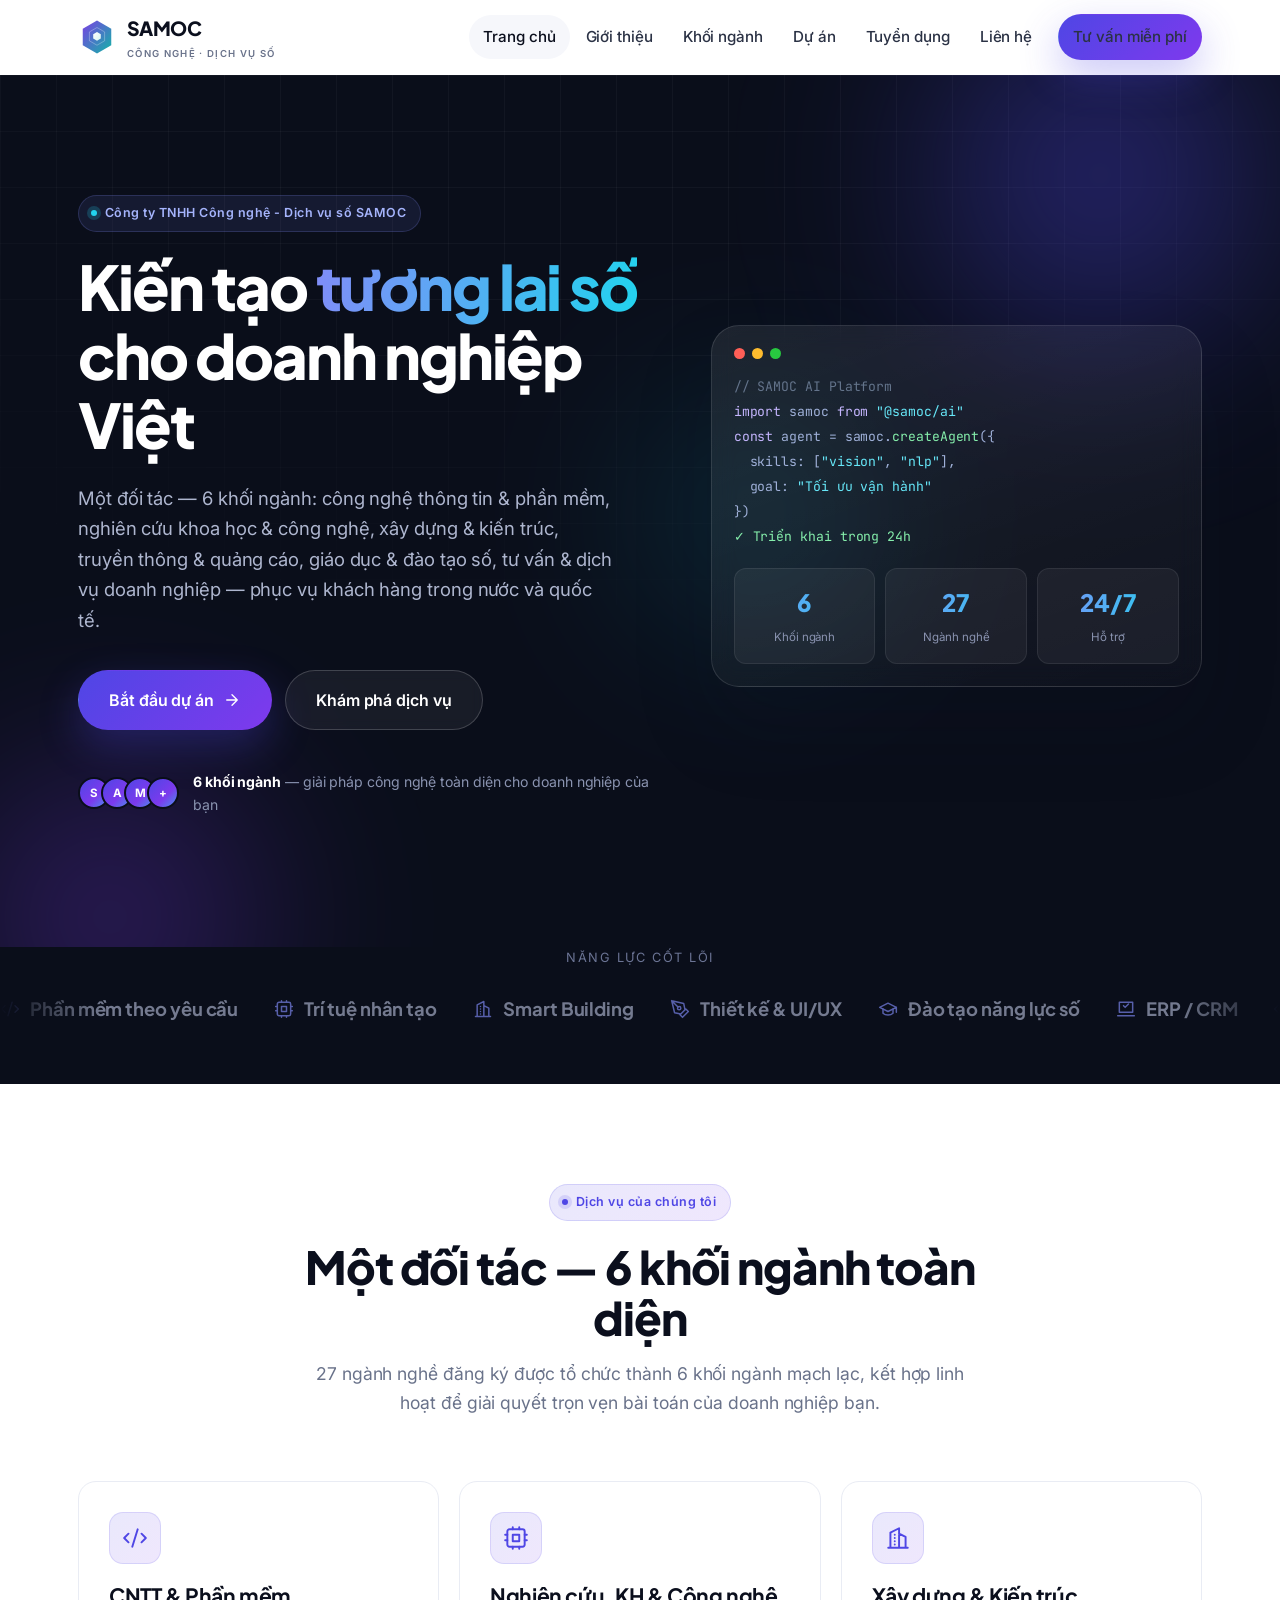
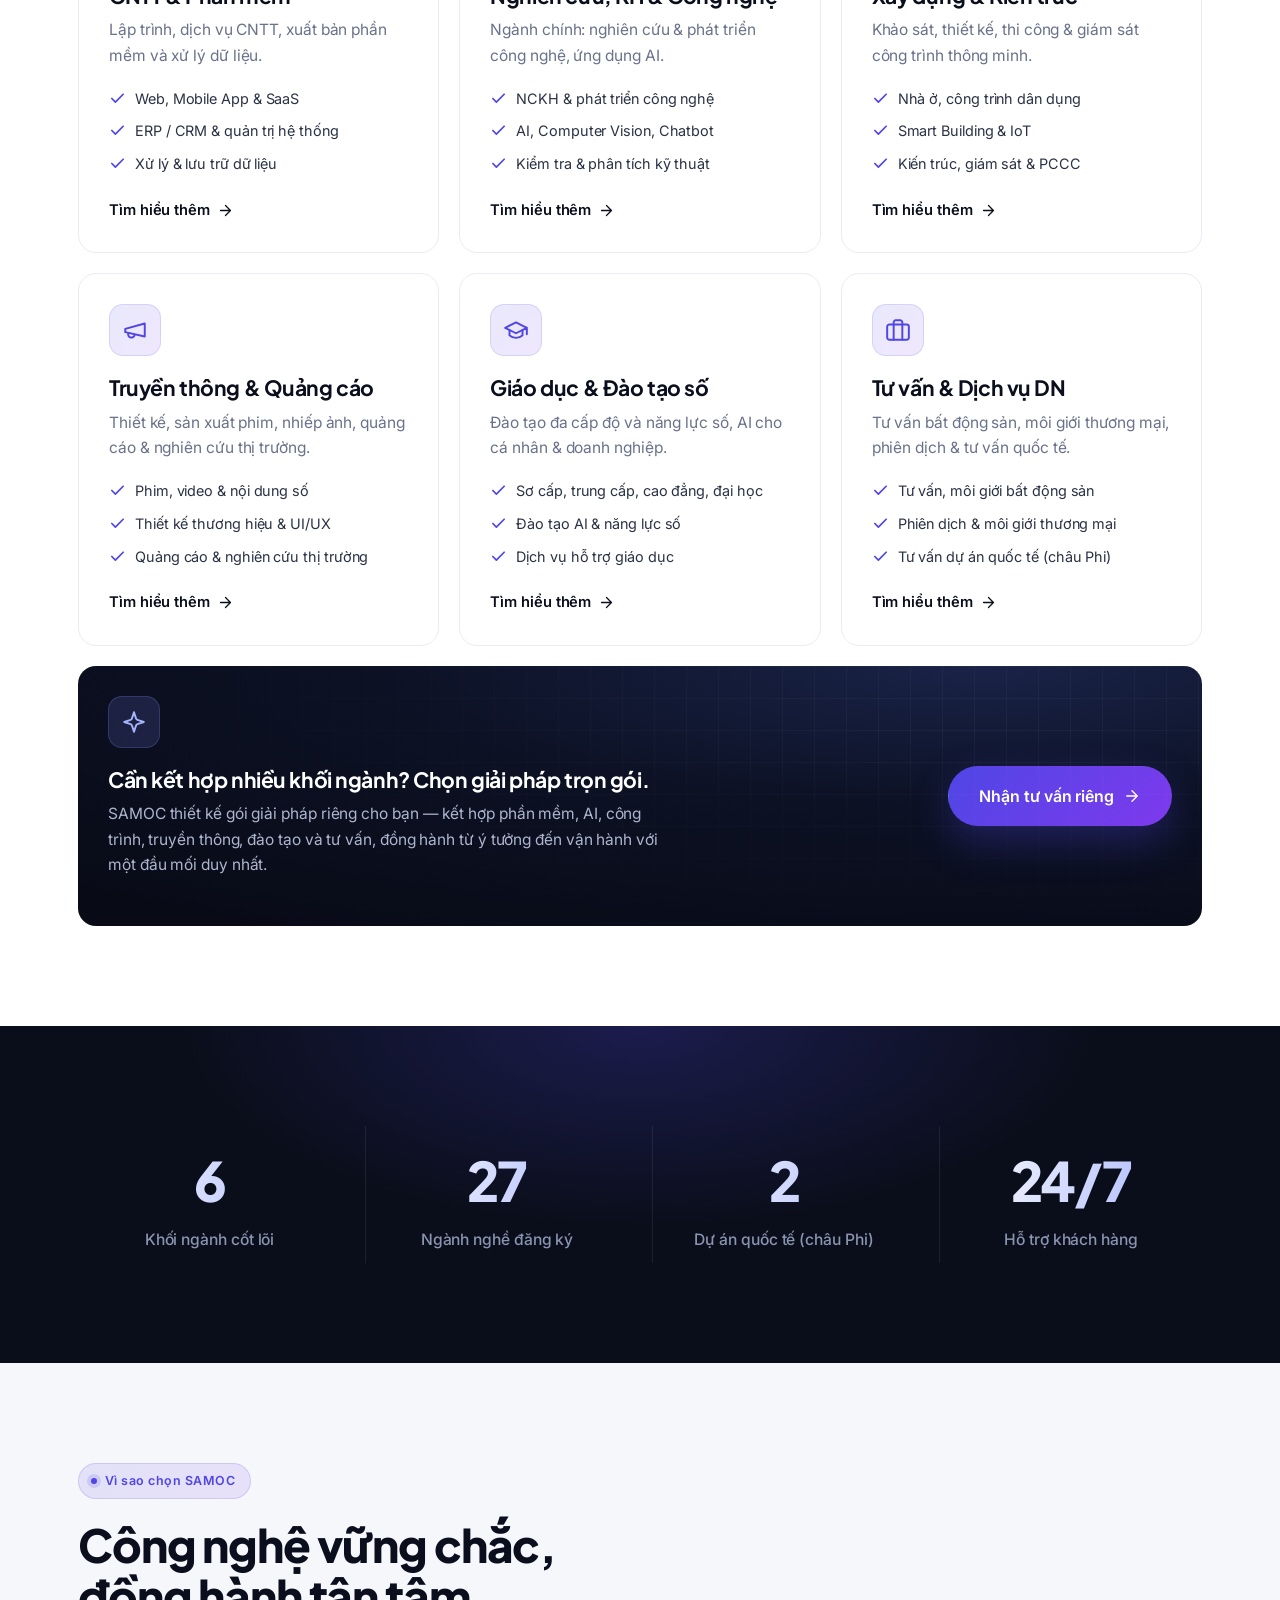
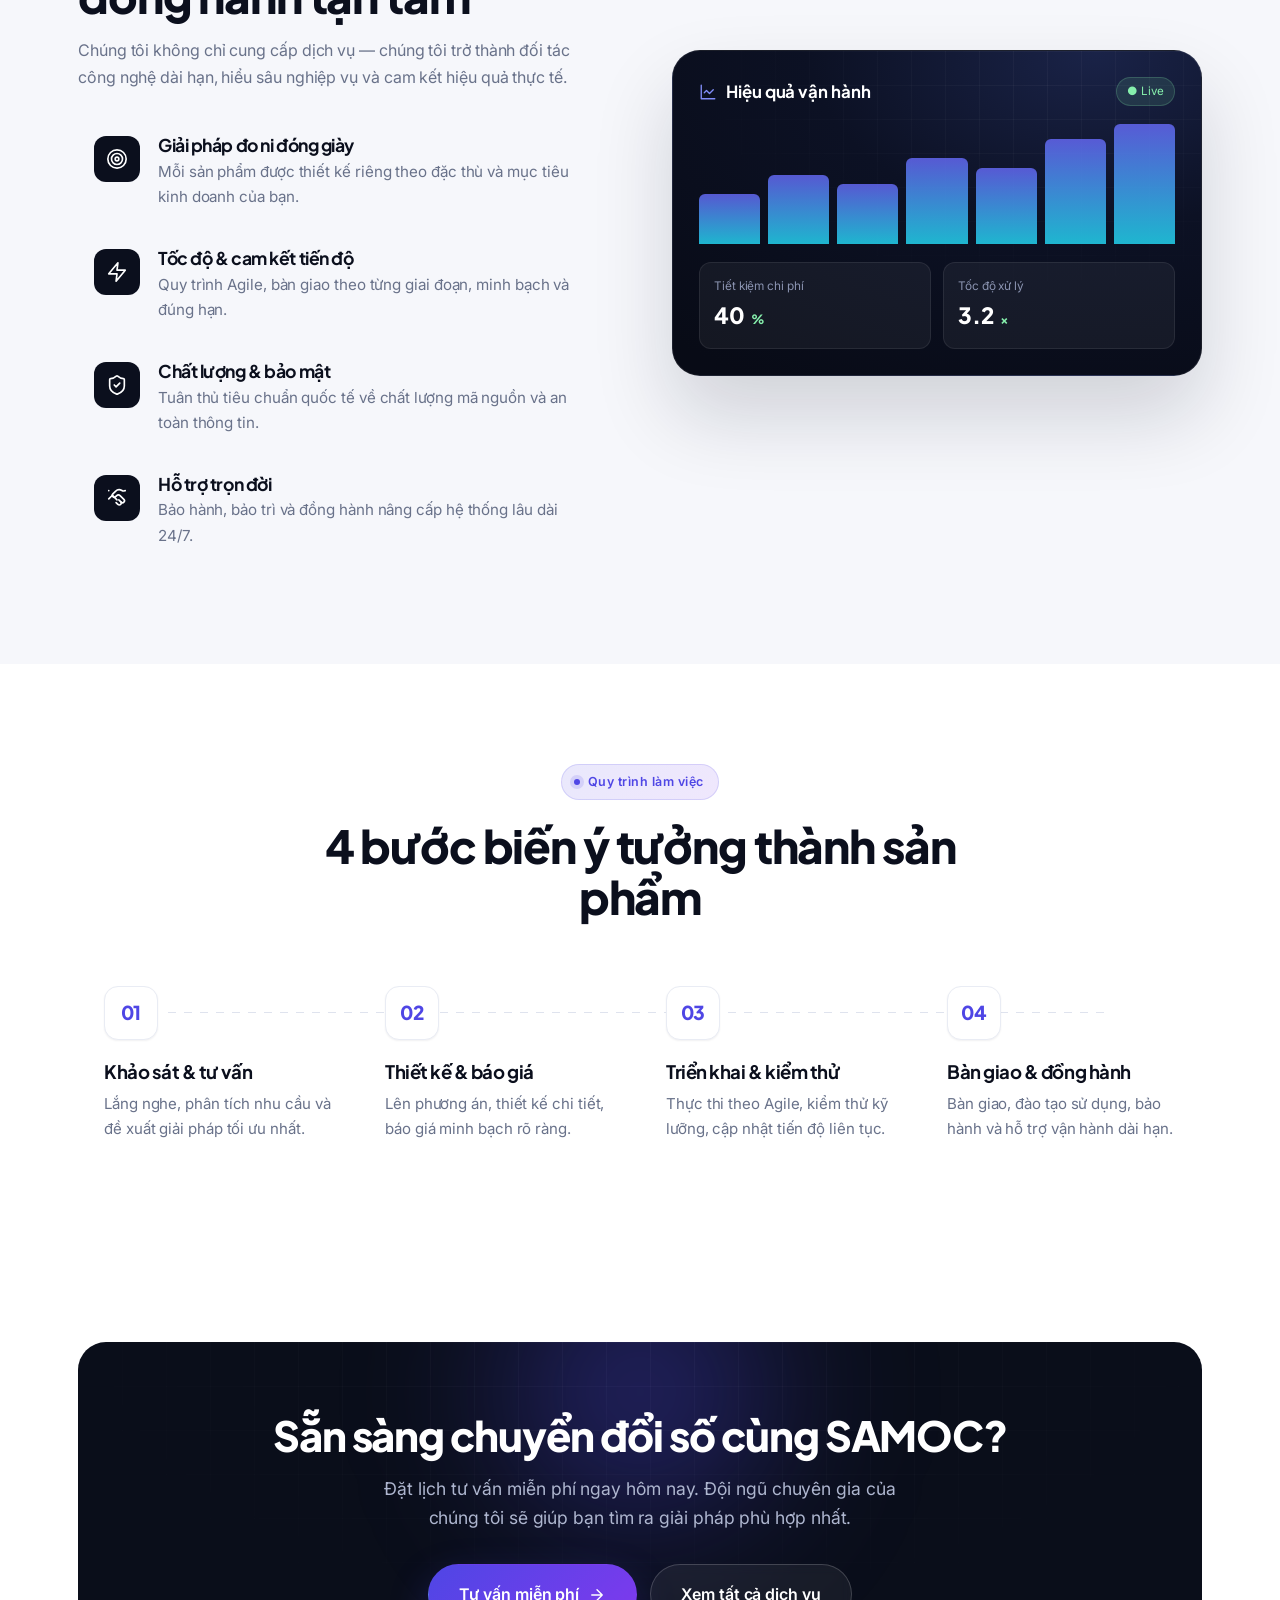
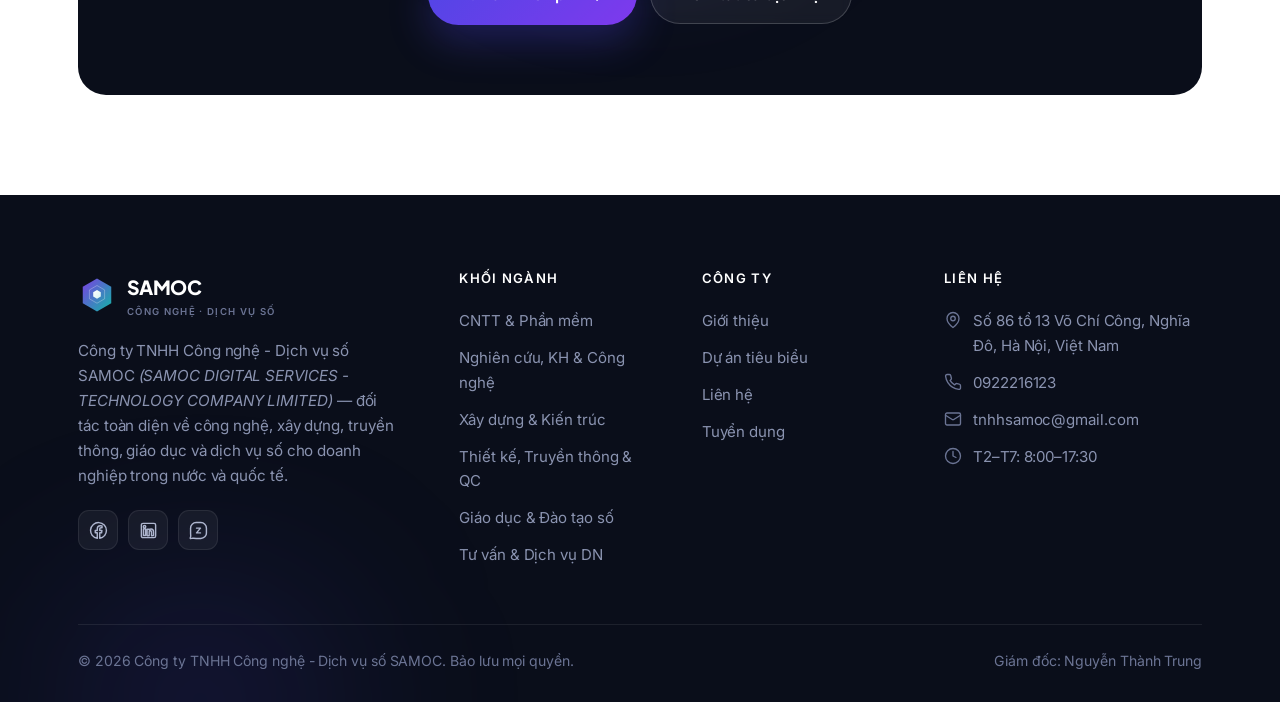
==== samoc-website-main/index.html @ 153a8770 "Add files via upload" ====
<!DOCTYPE html>
<html lang="vi">
<head>
  <meta charset="UTF-8" />
  <meta name="viewport" content="width=device-width, initial-scale=1.0" />
  <title>Công ty TNHH Công nghệ - Dịch vụ số SAMOC | Phần mềm · AI · Xây dựng · Đào tạo</title>
  <meta name="description" content="Công ty TNHH Công nghệ - Dịch vụ số SAMOC: 6 khối ngành — phần mềm, AI, xây dựng, truyền thông, giáo dục và tư vấn. Phục vụ khách hàng trong nước và quốc tế." />
  <link rel="icon" type="image/svg+xml" href="assets/favicon.svg" />
  <meta name="theme-color" content="#0b0f1d" />
  <link rel="canonical" href="https://samoc.com/index.html" />
  <meta property="og:type" content="website" />
  <meta property="og:site_name" content="SAMOC" />
  <meta property="og:locale" content="vi_VN" />
  <meta property="og:title" content="Công ty TNHH Công nghệ - Dịch vụ số SAMOC" />
  <meta property="og:description" content="Một đối tác — 6 khối ngành: phần mềm, AI, xây dựng, truyền thông, giáo dục và tư vấn. Phục vụ khách hàng trong nước và quốc tế." />
  <meta property="og:url" content="https://samoc.com/index.html" />
  <meta property="og:image" content="https://samoc.com/assets/og-image.svg" />
  <meta name="twitter:card" content="summary_large_image" />
  <meta name="twitter:title" content="Công ty TNHH Công nghệ - Dịch vụ số SAMOC" />
  <meta name="twitter:description" content="6 khối ngành: phần mềm, AI, xây dựng, truyền thông, giáo dục và tư vấn — trong nước và quốc tế." />
  <meta name="twitter:image" content="https://samoc.com/assets/og-image.svg" />
  <link rel="preconnect" href="https://fonts.googleapis.com" />
  <link rel="preconnect" href="https://fonts.gstatic.com" crossorigin />
  <link href="https://fonts.googleapis.com/css2?family=Plus+Jakarta+Sans:wght@500;600;700;800&family=Inter:wght@400;500;600&family=JetBrains+Mono:wght@400;500&display=swap" rel="stylesheet" />
  <link rel="stylesheet" href="assets/css/style.css" />
</head>
<body>

  <!-- HEADER -->
  <header class="site-header">
    <div class="container nav">
      <a href="index.html" class="brand" aria-label="SAMOC trang chủ">
<svg class="logo" viewBox="0 0 120 120" fill="none" xmlns="http://www.w3.org/2000/svg" aria-hidden="true">
  <defs>
    <linearGradient id="tg" x1="0" y1="0" x2="1" y2="1">
      <stop offset="0" stop-color="#7b3fe4"/>
      <stop offset="1" stop-color="#12b5a6"/>
    </linearGradient>
    <linearGradient id="bg" x1="0" y1="0" x2="1" y2="1">
      <stop offset="0" stop-color="#ffffff"/>
      <stop offset="1" stop-color="#d6f5f0"/>
    </linearGradient>
  </defs>
  <polygon points="60,8 105,34 105,86 60,112 15,86 15,34" fill="url(#tg)"/>
  <polygon points="60,30 84,44 84,72 60,86 36,72 36,44" fill="none" stroke="#ffffff" stroke-opacity="0.30" stroke-width="3"/>
  <polygon points="60,44 72,51 72,65 60,72 48,65 48,51" fill="url(#bg)"/>
</svg>
        <rect width="40" height="40" rx="11" fill="url(#lg)"/>
          <path d="M26 14c-1.3-1.5-3.2-2.4-5.6-2.4-3.4 0-5.8 1.8-5.8 4.5 0 5.7 11.9 3 11.9 8.9 0 2.8-2.6 4.9-6.3 4.9-2.7 0-4.9-1-6.2-2.8" stroke="#fff" stroke-width="2.6" stroke-linecap="round"/>
          <defs><linearGradient id="lg" x1="0" y1="0" x2="40" y2="40" gradientUnits="userSpaceOnUse"><stop stop-color="#6366f1"/><stop offset=".55" stop-color="#7c3aed"/><stop offset="1" stop-color="#22d3ee"/></linearGradient></defs>
        </svg>
        <span>SAMOC<small>Công nghệ · Dịch vụ số</small></span>
      </a>
      <nav class="nav-links" id="navLinks">
        <a href="index.html" class="active">Trang chủ</a>
        <a href="about.html">Giới thiệu</a>
        <a href="services.html">Khối ngành</a>
        <a href="projects.html">Dự án</a>
        <a href="careers.html">Tuyển dụng</a>
        <a href="contact.html">Liên hệ</a>
        <a href="contact.html#contactForm" class="btn btn-brand nav-cta">Tư vấn miễn phí</a>
      </nav>
      <button class="nav-toggle" id="navToggle" aria-label="Mở menu">
        <svg class="icon" viewBox="0 0 24 24"><path d="M4 6h16M4 12h16M4 18h16"/></svg>
      </button>
    </div>
  </header>

  <!-- HERO -->
  <section class="hero">
    <div class="grid-bg"></div>
    <div class="glow g1"></div><div class="glow g2"></div><div class="glow g3"></div>
    <div class="container">
      <div class="hero-grid">
        <div>
          <span class="eyebrow on-dark">Công ty TNHH Công nghệ - Dịch vụ số SAMOC</span>
          <h1>Kiến tạo <span class="grad">tương lai số</span> cho doanh nghiệp Việt</h1>
          <p class="lead">Một đối tác — 6 khối ngành: công nghệ thông tin &amp; phần mềm, nghiên cứu khoa học &amp; công nghệ, xây dựng &amp; kiến trúc, truyền thông &amp; quảng cáo, giáo dục &amp; đào tạo số, tư vấn &amp; dịch vụ doanh nghiệp — phục vụ khách hàng trong nước và quốc tế.</p>
          <div class="hero-actions">
            <a href="contact.html" class="btn btn-brand btn-lg">Bắt đầu dự án
              <svg class="icon" viewBox="0 0 24 24"><path d="M5 12h14M12 5l7 7-7 7"/></svg></a>
            <a href="services.html" class="btn btn-ghost btn-lg">Khám phá dịch vụ</a>
          </div>
          <div class="hero-trust">
            <div class="avatars"><span>S</span><span>A</span><span>M</span><span>+</span></div>
            <div><b>6 khối ngành</b> — giải pháp công nghệ toàn diện cho doanh nghiệp của bạn</div>
          </div>
        </div>
        <div class="hero-visual">
          <div class="hero-card">
            <div class="win-dots"><i></i><i></i><i></i></div>
            <div class="code-line"><span class="c">// SAMOC AI Platform</span></div>
            <div class="code-line"><span class="k">import</span> samoc <span class="k">from</span> <span class="s">"@samoc/ai"</span></div>
            <div class="code-line"><span class="k">const</span> agent = samoc.<span class="f">createAgent</span>({</div>
            <div class="code-line">&nbsp;&nbsp;skills: [<span class="s">"vision"</span>, <span class="s">"nlp"</span>],</div>
            <div class="code-line">&nbsp;&nbsp;goal: <span class="s">"Tối ưu vận hành"</span></div>
            <div class="code-line">})</div>
            <div class="code-line"><span class="f">✓ Triển khai trong 24h</span></div>
            <div class="hero-stats">
              <div><b data-count="6">0</b><small>Khối ngành</small></div>
              <div><b data-count="27">0</b><small>Ngành nghề</small></div>
              <div><b data-count="24" data-suffix="/7">0</b><small>Hỗ trợ</small></div>
            </div>
          </div>
        </div>
      </div>
    </div>
  </section>

  <!-- LOGOS / CAPABILITIES MARQUEE -->
  <div class="logos-strip">
    <div class="container"><p class="label">Năng lực cốt lõi</p></div>
    <div class="marquee-wrap">
      <div class="marquee">
        <span><svg class="icon" viewBox="0 0 24 24"><path d="m18 16 4-4-4-4M6 8l-4 4 4 4M14.5 4l-5 16"/></svg>Phần mềm theo yêu cầu</span>
        <span><svg class="icon" viewBox="0 0 24 24"><rect x="4" y="4" width="16" height="16" rx="2"/><rect x="9" y="9" width="6" height="6"/><path d="M9 2v2M15 2v2M9 20v2M15 20v2M20 9h2M20 14h2M2 9h2M2 14h2"/></svg>Trí tuệ nhân tạo</span>
        <span><svg class="icon" viewBox="0 0 24 24"><path d="M3 21h18M5 21V7l8-4v18M19 21V11l-6-3"/><path d="M9 9v.01M9 12v.01M9 15v.01M9 18v.01"/></svg>Smart Building</span>
        <span><svg class="icon" viewBox="0 0 24 24"><path d="M12 19l7-7 3 3-7 7-3-3zM18 13l-1.5-7.5L2 2l3.5 14.5L13 18l5-5zM2 2l7.586 7.586"/><circle cx="11" cy="11" r="2"/></svg>Thiết kế &amp; UI/UX</span>
        <span><svg class="icon" viewBox="0 0 24 24"><path d="M22 10v6M2 10l10-5 10 5-10 5z"/><path d="M6 12v5c3 3 9 3 12 0v-5"/></svg>Đào tạo năng lực số</span>
        <span><svg class="icon" viewBox="0 0 24 24"><path d="M4 4h16v12H4z"/><path d="M2 20h20M9 8l2 2 4-4"/></svg>ERP / CRM</span>
        <!-- duplicate for seamless loop -->
        <span><svg class="icon" viewBox="0 0 24 24"><path d="m18 16 4-4-4-4M6 8l-4 4 4 4M14.5 4l-5 16"/></svg>Phần mềm theo yêu cầu</span>
        <span><svg class="icon" viewBox="0 0 24 24"><rect x="4" y="4" width="16" height="16" rx="2"/><rect x="9" y="9" width="6" height="6"/><path d="M9 2v2M15 2v2M9 20v2M15 20v2M20 9h2M20 14h2M2 9h2M2 14h2"/></svg>Trí tuệ nhân tạo</span>
        <span><svg class="icon" viewBox="0 0 24 24"><path d="M3 21h18M5 21V7l8-4v18M19 21V11l-6-3"/><path d="M9 9v.01M9 12v.01M9 15v.01M9 18v.01"/></svg>Smart Building</span>
        <span><svg class="icon" viewBox="0 0 24 24"><path d="M12 19l7-7 3 3-7 7-3-3zM18 13l-1.5-7.5L2 2l3.5 14.5L13 18l5-5zM2 2l7.586 7.586"/><circle cx="11" cy="11" r="2"/></svg>Thiết kế &amp; UI/UX</span>
        <span><svg class="icon" viewBox="0 0 24 24"><path d="M22 10v6M2 10l10-5 10 5-10 5z"/><path d="M6 12v5c3 3 9 3 12 0v-5"/></svg>Đào tạo năng lực số</span>
        <span><svg class="icon" viewBox="0 0 24 24"><path d="M4 4h16v12H4z"/><path d="M2 20h20M9 8l2 2 4-4"/></svg>ERP / CRM</span>
      </div>
    </div>
  </div>

  <!-- SERVICES (BENTO) -->
  <section id="services">
    <div class="container">
      <div class="section-head reveal">
        <span class="eyebrow">Dịch vụ của chúng tôi</span>
        <h2 class="section-title">Một đối tác — 6 khối ngành toàn diện</h2>
        <p>27 ngành nghề đăng ký được tổ chức thành 6 khối ngành mạch lạc, kết hợp linh hoạt để giải quyết trọn vẹn bài toán của doanh nghiệp bạn.</p>
      </div>
      <div class="bento">

        <div class="bento-card span-2 reveal">
          <div class="svc-ic"><svg class="icon" viewBox="0 0 24 24"><path d="m18 16 4-4-4-4M6 8l-4 4 4 4M14.5 4l-5 16"/></svg></div>
          <h3>CNTT &amp; Phần mềm</h3>
          <p>Lập trình, dịch vụ CNTT, xuất bản phần mềm và xử lý dữ liệu.</p>
          <ul>
            <li><svg class="icon" viewBox="0 0 24 24"><path d="M20 6 9 17l-5-5"/></svg>Web, Mobile App &amp; SaaS</li>
            <li><svg class="icon" viewBox="0 0 24 24"><path d="M20 6 9 17l-5-5"/></svg>ERP / CRM &amp; quản trị hệ thống</li>
            <li><svg class="icon" viewBox="0 0 24 24"><path d="M20 6 9 17l-5-5"/></svg>Xử lý &amp; lưu trữ dữ liệu</li>
          </ul>
          <a href="services.html#it" class="svc-link">Tìm hiểu thêm <svg class="icon" viewBox="0 0 24 24"><path d="M5 12h14M12 5l7 7-7 7"/></svg></a>
        </div>

        <div class="bento-card span-2 reveal" data-delay="1">
          <div class="svc-ic"><svg class="icon" viewBox="0 0 24 24"><rect x="4" y="4" width="16" height="16" rx="2"/><rect x="9" y="9" width="6" height="6"/><path d="M9 2v2M15 2v2M9 20v2M15 20v2M20 9h2M20 14h2M2 9h2M2 14h2"/></svg></div>
          <h3>Nghiên cứu, KH &amp; Công nghệ</h3>
          <p>Ngành chính: nghiên cứu &amp; phát triển công nghệ, ứng dụng AI.</p>
          <ul>
            <li><svg class="icon" viewBox="0 0 24 24"><path d="M20 6 9 17l-5-5"/></svg>NCKH &amp; phát triển công nghệ</li>
            <li><svg class="icon" viewBox="0 0 24 24"><path d="M20 6 9 17l-5-5"/></svg>AI, Computer Vision, Chatbot</li>
            <li><svg class="icon" viewBox="0 0 24 24"><path d="M20 6 9 17l-5-5"/></svg>Kiểm tra &amp; phân tích kỹ thuật</li>
          </ul>
          <a href="services.html#rnd" class="svc-link">Tìm hiểu thêm <svg class="icon" viewBox="0 0 24 24"><path d="M5 12h14M12 5l7 7-7 7"/></svg></a>
        </div>

        <div class="bento-card span-2 reveal" data-delay="2">
          <div class="svc-ic"><svg class="icon" viewBox="0 0 24 24"><path d="M3 21h18M5 21V7l8-4v18M19 21V11l-6-3"/><path d="M9 9v.01M9 12v.01M9 15v.01M9 18v.01"/></svg></div>
          <h3>Xây dựng &amp; Kiến trúc</h3>
          <p>Khảo sát, thiết kế, thi công &amp; giám sát công trình thông minh.</p>
          <ul>
            <li><svg class="icon" viewBox="0 0 24 24"><path d="M20 6 9 17l-5-5"/></svg>Nhà ở, công trình dân dụng</li>
            <li><svg class="icon" viewBox="0 0 24 24"><path d="M20 6 9 17l-5-5"/></svg>Smart Building &amp; IoT</li>
            <li><svg class="icon" viewBox="0 0 24 24"><path d="M20 6 9 17l-5-5"/></svg>Kiến trúc, giám sát &amp; PCCC</li>
          </ul>
          <a href="services.html#construction" class="svc-link">Tìm hiểu thêm <svg class="icon" viewBox="0 0 24 24"><path d="M5 12h14M12 5l7 7-7 7"/></svg></a>
        </div>

        <div class="bento-card span-2 reveal">
          <div class="svc-ic"><svg class="icon" viewBox="0 0 24 24"><path d="m3 11 18-5v12L3 14v-3z"/><path d="M11.6 16.8a3 3 0 1 1-5.8-1.6"/></svg></div>
          <h3>Truyền thông &amp; Quảng cáo</h3>
          <p>Thiết kế, sản xuất phim, nhiếp ảnh, quảng cáo &amp; nghiên cứu thị trường.</p>
          <ul>
            <li><svg class="icon" viewBox="0 0 24 24"><path d="M20 6 9 17l-5-5"/></svg>Phim, video &amp; nội dung số</li>
            <li><svg class="icon" viewBox="0 0 24 24"><path d="M20 6 9 17l-5-5"/></svg>Thiết kế thương hiệu &amp; UI/UX</li>
            <li><svg class="icon" viewBox="0 0 24 24"><path d="M20 6 9 17l-5-5"/></svg>Quảng cáo &amp; nghiên cứu thị trường</li>
          </ul>
          <a href="services.html#media" class="svc-link">Tìm hiểu thêm <svg class="icon" viewBox="0 0 24 24"><path d="M5 12h14M12 5l7 7-7 7"/></svg></a>
        </div>

        <div class="bento-card span-2 reveal" data-delay="1">
          <div class="svc-ic"><svg class="icon" viewBox="0 0 24 24"><path d="M22 10v6M2 10l10-5 10 5-10 5z"/><path d="M6 12v5c3 3 9 3 12 0v-5"/></svg></div>
          <h3>Giáo dục &amp; Đào tạo số</h3>
          <p>Đào tạo đa cấp độ và năng lực số, AI cho cá nhân &amp; doanh nghiệp.</p>
          <ul>
            <li><svg class="icon" viewBox="0 0 24 24"><path d="M20 6 9 17l-5-5"/></svg>Sơ cấp, trung cấp, cao đẳng, đại học</li>
            <li><svg class="icon" viewBox="0 0 24 24"><path d="M20 6 9 17l-5-5"/></svg>Đào tạo AI &amp; năng lực số</li>
            <li><svg class="icon" viewBox="0 0 24 24"><path d="M20 6 9 17l-5-5"/></svg>Dịch vụ hỗ trợ giáo dục</li>
          </ul>
          <a href="services.html#education" class="svc-link">Tìm hiểu thêm <svg class="icon" viewBox="0 0 24 24"><path d="M5 12h14M12 5l7 7-7 7"/></svg></a>
        </div>

        <div class="bento-card span-2 reveal" data-delay="2">
          <div class="svc-ic"><svg class="icon" viewBox="0 0 24 24"><rect width="20" height="14" x="2" y="7" rx="2"/><path d="M16 21V5a2 2 0 0 0-2-2h-4a2 2 0 0 0-2 2v16"/></svg></div>
          <h3>Tư vấn &amp; Dịch vụ DN</h3>
          <p>Tư vấn bất động sản, môi giới thương mại, phiên dịch &amp; tư vấn quốc tế.</p>
          <ul>
            <li><svg class="icon" viewBox="0 0 24 24"><path d="M20 6 9 17l-5-5"/></svg>Tư vấn, môi giới bất động sản</li>
            <li><svg class="icon" viewBox="0 0 24 24"><path d="M20 6 9 17l-5-5"/></svg>Phiên dịch &amp; môi giới thương mại</li>
            <li><svg class="icon" viewBox="0 0 24 24"><path d="M20 6 9 17l-5-5"/></svg>Tư vấn dự án quốc tế (châu Phi)</li>
          </ul>
          <a href="services.html#consulting" class="svc-link">Tìm hiểu thêm <svg class="icon" viewBox="0 0 24 24"><path d="M5 12h14M12 5l7 7-7 7"/></svg></a>
        </div>

        <div class="bento-card span-6 dark reveal" style="flex-direction:row;align-items:center;justify-content:space-between;gap:24px;flex-wrap:wrap">
          <div style="max-width:560px">
            <div class="svc-ic"><svg class="icon" viewBox="0 0 24 24"><path d="m12 3-1.9 5.8a2 2 0 0 1-1.3 1.3L3 12l5.8 1.9a2 2 0 0 1 1.3 1.3L12 21l1.9-5.8a2 2 0 0 1 1.3-1.3L21 12l-5.8-1.9a2 2 0 0 1-1.3-1.3z"/></svg></div>
            <h3>Cần kết hợp nhiều khối ngành? Chọn giải pháp trọn gói.</h3>
            <p>SAMOC thiết kế gói giải pháp riêng cho bạn — kết hợp phần mềm, AI, công trình, truyền thông, đào tạo và tư vấn, đồng hành từ ý tưởng đến vận hành với một đầu mối duy nhất.</p>
          </div>
          <a href="contact.html" class="btn btn-brand btn-lg">Nhận tư vấn riêng
            <svg class="icon" viewBox="0 0 24 24"><path d="M5 12h14M12 5l7 7-7 7"/></svg></a>
        </div>

      </div>
    </div>
  </section>

  <!-- STATS -->
  <section class="stats-band">
    <div class="glow-band"></div>
    <div class="container">
      <div class="stats-grid">
        <div class="stat reveal"><b data-count="6">0</b><span>Khối ngành cốt lõi</span></div>
        <div class="stat reveal" data-delay="1"><b data-count="27">0</b><span>Ngành nghề đăng ký</span></div>
        <div class="stat reveal" data-delay="2"><b data-count="2">0</b><span>Dự án quốc tế (châu Phi)</span></div>
        <div class="stat reveal" data-delay="3"><b data-count="24" data-suffix="/7">0</b><span>Hỗ trợ khách hàng</span></div>
      </div>
    </div>
  </section>

  <!-- WHY US -->
  <section style="background:var(--c-bg-soft)">
    <div class="container">
      <div class="split">
        <div class="reveal">
          <span class="eyebrow">Vì sao chọn SAMOC</span>
          <h2 class="section-title">Công nghệ vững chắc, đồng hành tận tâm</h2>
          <p style="margin-top:16px">Chúng tôi không chỉ cung cấp dịch vụ — chúng tôi trở thành đối tác công nghệ dài hạn, hiểu sâu nghiệp vụ và cam kết hiệu quả thực tế.</p>
          <div class="feature-list">
            <div class="feature-item">
              <div class="fi-icon"><svg class="icon" viewBox="0 0 24 24"><circle cx="12" cy="12" r="10"/><circle cx="12" cy="12" r="6"/><circle cx="12" cy="12" r="2"/></svg></div>
              <div><h4>Giải pháp đo ni đóng giày</h4><p>Mỗi sản phẩm được thiết kế riêng theo đặc thù và mục tiêu kinh doanh của bạn.</p></div>
            </div>
            <div class="feature-item">
              <div class="fi-icon"><svg class="icon" viewBox="0 0 24 24"><path d="M13 2 3 14h9l-1 8 10-12h-9z"/></svg></div>
              <div><h4>Tốc độ &amp; cam kết tiến độ</h4><p>Quy trình Agile, bàn giao theo từng giai đoạn, minh bạch và đúng hạn.</p></div>
            </div>
            <div class="feature-item">
              <div class="fi-icon"><svg class="icon" viewBox="0 0 24 24"><path d="M20 13c0 5-3.5 7.5-7.66 8.95a1 1 0 0 1-.67-.01C7.5 20.5 4 18 4 13V6a1 1 0 0 1 1-1c2 0 4.5-1.2 6.24-2.72a1.17 1.17 0 0 1 1.52 0C14.51 3.81 17 5 19 5a1 1 0 0 1 1 1z"/><path d="m9 12 2 2 4-4"/></svg></div>
              <div><h4>Chất lượng &amp; bảo mật</h4><p>Tuân thủ tiêu chuẩn quốc tế về chất lượng mã nguồn và an toàn thông tin.</p></div>
            </div>
            <div class="feature-item">
              <div class="fi-icon"><svg class="icon" viewBox="0 0 24 24"><path d="m11 17 2 2a1 1 0 1 0 3-3"/><path d="m14 14 2.5 2.5a1 1 0 1 0 3-3l-3.88-3.88a3 3 0 0 0-4.24 0l-.88.88a1 1 0 1 1-3-3l2.81-2.81a5.79 5.79 0 0 1 7.06-.87l.47.28a2 2 0 0 0 1.42.25L21 4"/><path d="M3 4h.01M3 13l4-4 5 5"/></svg></div>
              <div><h4>Hỗ trợ trọn đời</h4><p>Bảo hành, bảo trì và đồng hành nâng cấp hệ thống lâu dài 24/7.</p></div>
            </div>
          </div>
        </div>
        <div class="reveal" data-delay="1">
          <div class="showcase">
            <div class="grid-bg"></div>
            <div class="showcase-inner">
              <div class="sc-row">
                <span class="t"><svg class="icon" viewBox="0 0 24 24"><path d="M3 3v18h18"/><path d="m19 9-5 5-4-4-3 3"/></svg>Hiệu quả vận hành</span>
                <span class="sc-pill">● Live</span>
              </div>
              <div class="sc-bars">
                <i style="height:42%"></i><i style="height:58%"></i><i style="height:50%"></i><i style="height:72%"></i><i style="height:64%"></i><i style="height:88%"></i><i style="height:100%"></i>
              </div>
              <div class="sc-cards">
                <div class="sc-mini"><span>Tiết kiệm chi phí</span><b>40<em>%</em></b></div>
                <div class="sc-mini"><span>Tốc độ xử lý</span><b>3.2<em>×</em></b></div>
              </div>
            </div>
          </div>
        </div>
      </div>
    </div>
  </section>

  <!-- PROCESS -->
  <section>
    <div class="container">
      <div class="section-head reveal">
        <span class="eyebrow">Quy trình làm việc</span>
        <h2 class="section-title">4 bước biến ý tưởng thành sản phẩm</h2>
      </div>
      <div class="process-grid">
        <div class="process-line"></div>
        <div class="process-step reveal"><div class="num">01</div><h4>Khảo sát &amp; tư vấn</h4><p>Lắng nghe, phân tích nhu cầu và đề xuất giải pháp tối ưu nhất.</p></div>
        <div class="process-step reveal" data-delay="1"><div class="num">02</div><h4>Thiết kế &amp; báo giá</h4><p>Lên phương án, thiết kế chi tiết, báo giá minh bạch rõ ràng.</p></div>
        <div class="process-step reveal" data-delay="2"><div class="num">03</div><h4>Triển khai &amp; kiểm thử</h4><p>Thực thi theo Agile, kiểm thử kỹ lưỡng, cập nhật tiến độ liên tục.</p></div>
        <div class="process-step reveal" data-delay="3"><div class="num">04</div><h4>Bàn giao &amp; đồng hành</h4><p>Bàn giao, đào tạo sử dụng, bảo hành và hỗ trợ vận hành dài hạn.</p></div>
      </div>
    </div>
  </section>

  <!-- TESTIMONIALS — tạm ẩn cho tới khi có phản hồi khách hàng thật -->

  <!-- CTA -->
  <section>
    <div class="container">
      <div class="cta-band reveal">
        <div class="grid-bg"></div><div class="glow"></div>
        <h2>Sẵn sàng chuyển đổi số cùng SAMOC?</h2>
        <p>Đặt lịch tư vấn miễn phí ngay hôm nay. Đội ngũ chuyên gia của chúng tôi sẽ giúp bạn tìm ra giải pháp phù hợp nhất.</p>
        <div class="cta-actions">
          <a href="contact.html" class="btn btn-brand btn-lg">Tư vấn miễn phí
            <svg class="icon" viewBox="0 0 24 24"><path d="M5 12h14M12 5l7 7-7 7"/></svg></a>
          <a href="services.html" class="btn btn-ghost btn-lg">Xem tất cả dịch vụ</a>
        </div>
      </div>
    </div>
  </section>

  <!-- FOOTER -->
  <footer class="site-footer">
    <div class="glow"></div>
    <div class="container">
      <div class="footer-grid">
        <div class="footer-about">
          <a href="index.html" class="brand">
<svg class="logo" viewBox="0 0 120 120" fill="none" aria-hidden="true"><defs><linearGradient id="tgf" x1="0" y1="0" x2="1" y2="1"><stop offset="0" stop-color="#7b3fe4"/><stop offset="1" stop-color="#12b5a6"/></linearGradient><linearGradient id="bgf" x1="0" y1="0" x2="1" y2="1"><stop offset="0" stop-color="#ffffff"/><stop offset="1" stop-color="#d6f5f0"/></linearGradient></defs><polygon points="60,8 105,34 105,86 60,112 15,86 15,34" fill="url(#tgf)"/><polygon points="60,30 84,44 84,72 60,86 36,72 36,44" fill="none" stroke="#ffffff" stroke-opacity="0.30" stroke-width="3"/><polygon points="60,44 72,51 72,65 60,72 48,65 48,51" fill="url(#bgf)"/></svg>
            <span>SAMOC<small>Công nghệ · Dịch vụ số</small></span>
          </a>
          <p>Công ty TNHH Công nghệ - Dịch vụ số SAMOC <em>(SAMOC DIGITAL SERVICES - TECHNOLOGY COMPANY LIMITED)</em> — đối tác toàn diện về công nghệ, xây dựng, truyền thông, giáo dục và dịch vụ số cho doanh nghiệp trong nước và quốc tế.</p>
          <div class="socials">
            <a href="https://www.facebook.com/samocdigital/" target="_blank" rel="noopener noreferrer" aria-label="Facebook SAMOC"><svg class="icon" viewBox="0 0 24 24" fill="currentColor" stroke="none"><path d="M22 12a10 10 0 1 0-11.56 9.88v-6.99H7.9V12h2.54V9.8c0-2.5 1.49-3.89 3.78-3.89 1.09 0 2.24.2 2.24.2v2.46h-1.26c-1.24 0-1.63.77-1.63 1.56V12h2.78l-.44 2.89h-2.34v6.99A10 10 0 0 0 22 12z"/></svg></a>
            <a href="#" aria-label="LinkedIn"><svg class="icon" viewBox="0 0 24 24" fill="currentColor" stroke="none"><path d="M19 3a2 2 0 0 1 2 2v14a2 2 0 0 1-2 2H5a2 2 0 0 1-2-2V5a2 2 0 0 1 2-2zM8.34 18.34V9.99H5.67v8.35zM7 8.84a1.55 1.55 0 1 0 0-3.1 1.55 1.55 0 0 0 0 3.1zm11.34 9.5v-4.58c0-2.45-1.31-3.59-3.06-3.59-1.41 0-2.04.78-2.39 1.32v-1.13h-2.67v8.35h2.67v-4.66c0-.25.02-.5.09-.67.2-.5.65-1.01 1.41-1.01.99 0 1.39.76 1.39 1.86v4.48z"/></svg></a>
            <a href="https://zalo.me/0922216123" target="_blank" rel="noopener noreferrer" aria-label="Zalo SAMOC"><svg class="icon" viewBox="0 0 24 24" fill="none" stroke="currentColor" stroke-width="1.8" stroke-linecap="round" stroke-linejoin="round"><path d="M9 2H15A7 7 0 0 1 22 9V15A7 7 0 0 1 15 22H9C5.6 22 3.9 21.3 2.6 22.1C1.9 22.5 1.3 21.8 1.7 21.1C2.6 19.6 2 18.2 2 15V9A7 7 0 0 1 9 2Z"/><path d="M9.5 9H14.5L9.5 15H14.5"/></svg></a>
          </div>
        </div>
        <div class="footer-col"><h5>Khối ngành</h5>
          <a href="services.html#it">CNTT &amp; Phần mềm</a>
          <a href="services.html#rnd">Nghiên cứu, KH &amp; Công nghệ</a>
          <a href="services.html#construction">Xây dựng &amp; Kiến trúc</a>
          <a href="services.html#media">Thiết kế, Truyền thông &amp; QC</a>
          <a href="services.html#education">Giáo dục &amp; Đào tạo số</a>
          <a href="services.html#consulting">Tư vấn &amp; Dịch vụ DN</a>
        </div>
        <div class="footer-col"><h5>Công ty</h5>
          <a href="about.html">Giới thiệu</a>
          <a href="projects.html">Dự án tiêu biểu</a>
          <a href="contact.html">Liên hệ</a>
          <a href="careers.html">Tuyển dụng</a>
        </div>
        <div class="footer-col footer-contact"><h5>Liên hệ</h5>
          <ul>
            <li><svg class="icon" viewBox="0 0 24 24"><path d="M20 10c0 6-8 12-8 12s-8-6-8-12a8 8 0 0 1 16 0Z"/><circle cx="12" cy="10" r="3"/></svg><span>Số 86 tổ 13 Võ Chí Công, Nghĩa Đô, Hà Nội, Việt Nam</span></li>
            <li><svg class="icon" viewBox="0 0 24 24"><path d="M22 16.92v3a2 2 0 0 1-2.18 2 19.79 19.79 0 0 1-8.63-3.07 19.5 19.5 0 0 1-6-6 19.79 19.79 0 0 1-3.07-8.67A2 2 0 0 1 4.11 2h3a2 2 0 0 1 2 1.72c.13.96.36 1.9.7 2.81a2 2 0 0 1-.45 2.11L8.09 9.91a16 16 0 0 0 6 6l1.27-1.27a2 2 0 0 1 2.11-.45c.91.34 1.85.57 2.81.7A2 2 0 0 1 22 16.92z"/></svg><a href="tel:0967515828">0922216123</a></li>
            <li><svg class="icon" viewBox="0 0 24 24"><rect width="20" height="16" x="2" y="4" rx="2"/><path d="m22 7-8.97 5.7a1.94 1.94 0 0 1-2.06 0L2 7"/></svg><a href="mailto:tnhhsamoc@gmail.com">tnhhsamoc@gmail.com</a></li>
            <li><svg class="icon" viewBox="0 0 24 24"><circle cx="12" cy="12" r="10"/><path d="M12 6v6l4 2"/></svg><span>T2–T7: 8:00–17:30</span></li>
          </ul>
        </div>
      </div>
      <div class="footer-bottom">
        <span>© <span id="year">2026</span> Công ty TNHH Công nghệ - Dịch vụ số SAMOC. Bảo lưu mọi quyền.</span>
        <span>Giám đốc: Nguyễn Thành Trung</span>
      </div>
    </div>
  </footer>

  <script src="assets/js/main.js"></script>
</body>
</html>
---- samoc-website-main/assets/css/style.css ----
/* ============================================================
   SAMOC Technology — Professional Design System v2
   Type: Plus Jakarta Sans (display) · Inter (body) · JetBrains Mono
   ============================================================ */

:root {
  /* Brand */
  --c-primary: #4f46e5;        /* indigo 600 */
  --c-primary-2: #6366f1;
  --c-primary-dark: #3730a3;
  --c-violet: #7c3aed;
  --c-cyan: #22d3ee;

  /* Ink / text */
  --c-ink: #0b0f1d;
  --c-ink-2: #11162a;
  --c-text: #2b3245;
  --c-muted: #69728a;
  --c-faint: #98a1b6;

  /* Surfaces */
  --c-bg: #ffffff;
  --c-bg-soft: #f6f7fb;
  --c-bg-soft-2: #eef1f8;
  --c-dark: #0a0e1a;
  --c-line: #e9ecf4;
  --c-line-2: #dfe3ee;

  /* Gradients */
  --grad-brand: linear-gradient(135deg, #4f46e5 0%, #7c3aed 60%, #22d3ee 130%);
  --grad-brand-soft: linear-gradient(135deg, rgba(79,70,229,.12), rgba(124,58,237,.12));
  --grad-dark: radial-gradient(120% 120% at 80% 0%, #1a2348 0%, #0c1124 45%, #080b16 100%);

  /* Shadow */
  --shadow-xs: 0 1px 2px rgba(13,18,38,.06);
  --shadow-sm: 0 4px 14px rgba(13,18,38,.06);
  --shadow-md: 0 18px 40px rgba(13,18,38,.10);
  --shadow-lg: 0 40px 80px rgba(13,18,38,.16);
  --shadow-brand: 0 16px 40px rgba(79,70,229,.30);

  --radius: 18px;
  --radius-sm: 12px;
  --radius-lg: 28px;
  --radius-pill: 100px;

  --maxw: 1180px;
  --font-display: "Plus Jakarta Sans", "Segoe UI", system-ui, sans-serif;
  --font-body: "Inter", "Segoe UI", system-ui, -apple-system, sans-serif;
  --font-mono: "JetBrains Mono", "Consolas", monospace;
  --ease: cubic-bezier(.22,.61,.36,1);
}

* { margin: 0; padding: 0; box-sizing: border-box; }
html { scroll-behavior: smooth; -webkit-text-size-adjust: 100%; }
body {
  font-family: var(--font-body);
  color: var(--c-text);
  background: var(--c-bg);
  line-height: 1.65;
  font-size: 16px;
  letter-spacing: -.005em;
  -webkit-font-smoothing: antialiased;
  text-rendering: optimizeLegibility;
  overflow-x: hidden;
}
a { color: inherit; text-decoration: none; }
img, svg { display: block; max-width: 100%; }
ul { list-style: none; }
::selection { background: rgba(79,70,229,.18); }

.container { width: 100%; max-width: var(--maxw); margin: 0 auto; padding: 0 28px; }
section { padding: 100px 0; position: relative; }

h1, h2, h3, h4, h5 { font-family: var(--font-display); line-height: 1.12; color: var(--c-ink); font-weight: 700; letter-spacing: -.025em; }
h2.section-title { font-size: clamp(1.9rem, 3.6vw, 2.85rem); font-weight: 800; }
p { color: var(--c-muted); }

/* Icons */
.icon { width: 24px; height: 24px; stroke: currentColor; stroke-width: 1.8; fill: none; stroke-linecap: round; stroke-linejoin: round; flex: none; }

/* Eyebrow */
.eyebrow {
  display: inline-flex; align-items: center; gap: 8px;
  font-family: var(--font-body);
  font-size: .78rem; font-weight: 600; letter-spacing: .04em;
  color: var(--c-primary);
  background: var(--grad-brand-soft);
  border: 1px solid rgba(79,70,229,.16);
  padding: 7px 14px 7px 12px; border-radius: var(--radius-pill); margin-bottom: 20px;
}
.eyebrow::before { content: ""; width: 6px; height: 6px; border-radius: 50%; background: var(--c-primary); box-shadow: 0 0 0 4px rgba(79,70,229,.15); }
.eyebrow.on-dark { color: #a5b4fc; background: rgba(129,140,248,.1); border-color: rgba(129,140,248,.2); }
.eyebrow.on-dark::before { background: var(--c-cyan); box-shadow: 0 0 0 4px rgba(34,211,238,.2); }

.section-head { text-align: center; max-width: 680px; margin: 0 auto 64px; }
.section-head p { font-size: 1.1rem; margin-top: 16px; }

/* Buttons */
.btn {
  display: inline-flex; align-items: center; justify-content: center; gap: 9px;
  padding: 13px 24px; border-radius: var(--radius-pill); font-weight: 600;
  font-size: .96rem; font-family: var(--font-body); cursor: pointer; border: 1px solid transparent;
  transition: transform .25s var(--ease), box-shadow .25s var(--ease), background .2s, border-color .2s, color .2s;
  white-space: nowrap;
}
.btn .icon { width: 18px; height: 18px; }
.btn-primary { background: var(--c-ink); color: #fff; box-shadow: var(--shadow-sm); }
.btn-primary:hover { transform: translateY(-2px); box-shadow: var(--shadow-md); background: #161c30; }
.btn-brand { background: var(--grad-brand); color: #fff; box-shadow: var(--shadow-brand); background-size: 160% 160%; }
.btn-brand:hover { transform: translateY(-2px); box-shadow: 0 22px 48px rgba(79,70,229,.42); }
.btn-ghost { background: rgba(255,255,255,.06); color: #fff; border-color: rgba(255,255,255,.18); backdrop-filter: blur(6px); }
.btn-ghost:hover { background: rgba(255,255,255,.14); border-color: rgba(255,255,255,.3); }
.btn-outline { background: #fff; color: var(--c-ink); border-color: var(--c-line-2); }
.btn-outline:hover { border-color: var(--c-ink); transform: translateY(-2px); box-shadow: var(--shadow-sm); }
.btn-lg { padding: 16px 30px; font-size: 1rem; }

/* ============================================================
   Header
   ============================================================ */
.site-header {
  position: sticky; top: 0; z-index: 100;
  background: rgba(255,255,255,.72);
  backdrop-filter: saturate(180%) blur(18px);
  border-bottom: 1px solid transparent;
  transition: border-color .3s, background .3s;
}
.site-header.scrolled { border-bottom-color: var(--c-line); background: rgba(255,255,255,.88); }
.nav { display: flex; align-items: center; justify-content: space-between; height: 74px; }
.brand { display: flex; align-items: center; gap: 11px; font-family: var(--font-display); font-weight: 800; font-size: 1.22rem; color: var(--c-ink); letter-spacing: -.03em; }
.brand .logo { width: 38px; height: 38px; flex: none; }
.brand small { display: block; font-family: var(--font-body); font-size: .6rem; font-weight: 600; letter-spacing: .14em; color: var(--c-muted); text-transform: uppercase; margin-top: 1px; }
.nav-links { display: flex; align-items: center; gap: 2px; }
.nav-links > a { padding: 9px 14px; border-radius: var(--radius-pill); font-weight: 500; font-size: .95rem; color: var(--c-text); white-space: nowrap; transition: background .2s, color .2s; }
.nav-links > a:hover, .nav-links > a.active { background: var(--c-bg-soft); color: var(--c-ink); }
.nav-cta { margin-left: 10px; }
.nav-toggle { display: none; background: none; border: none; cursor: pointer; color: var(--c-ink); padding: 6px; }
.nav-toggle .icon { width: 26px; height: 26px; }

/* ============================================================
   Hero
   ============================================================ */
.hero { position: relative; background: var(--c-dark); color: #fff; overflow: hidden; padding: 120px 0 130px; }
.hero .grid-bg, .page-hero .grid-bg {
  position: absolute; inset: 0;
  background-image:
    linear-gradient(rgba(255,255,255,.035) 1px, transparent 1px),
    linear-gradient(90deg, rgba(255,255,255,.035) 1px, transparent 1px);
  background-size: 56px 56px;
  mask-image: radial-gradient(120% 90% at 50% 0%, #000 30%, transparent 75%);
}
.hero .glow {
  position: absolute; border-radius: 50%; filter: blur(90px); opacity: .55; pointer-events: none;
}
.hero .glow.g1 { width: 520px; height: 520px; top: -160px; right: -80px; background: radial-gradient(circle, #4f46e5, transparent 65%); }
.hero .glow.g2 { width: 460px; height: 460px; bottom: -200px; left: -120px; background: radial-gradient(circle, #7c3aed, transparent 65%); opacity: .45; }
.hero .glow.g3 { width: 360px; height: 360px; top: 30%; left: 45%; background: radial-gradient(circle, #22d3ee, transparent 65%); opacity: .22; }
.hero .container { position: relative; z-index: 2; }
.hero-grid { display: grid; grid-template-columns: 1.08fr .92fr; gap: 56px; align-items: center; }
.hero h1 { color: #fff; font-size: clamp(2.4rem, 5.2vw, 3.85rem); font-weight: 800; letter-spacing: -.035em; }
.hero h1 .grad { background: linear-gradient(100deg, #818cf8, #22d3ee); -webkit-background-clip: text; background-clip: text; color: transparent; }
.hero p.lead { color: #aeb6cf; font-size: 1.16rem; margin: 24px 0 34px; max-width: 540px; }
.hero-actions { display: flex; gap: 13px; flex-wrap: wrap; margin-bottom: 40px; }
.hero-trust { display: flex; align-items: center; gap: 14px; color: #8a93b0; font-size: .88rem; }
.hero-trust .avatars { display: flex; }
.hero-trust .avatars span { width: 32px; height: 32px; border-radius: 50%; border: 2px solid var(--c-dark); margin-left: -9px; background: var(--grad-brand); display: grid; place-items: center; font-size: .72rem; font-weight: 700; color: #fff; }
.hero-trust .avatars span:first-child { margin-left: 0; }
.hero-trust b { color: #fff; }

/* Hero card (glass) */
.hero-visual { position: relative; }
.hero-card {
  background: linear-gradient(160deg, rgba(255,255,255,.08), rgba(255,255,255,.02));
  border: 1px solid rgba(255,255,255,.12);
  border-radius: var(--radius-lg); padding: 22px; backdrop-filter: blur(12px);
  box-shadow: var(--shadow-lg); position: relative;
}
.hero-card .win-dots { display: flex; gap: 7px; margin-bottom: 16px; }
.hero-card .win-dots i { width: 11px; height: 11px; border-radius: 50%; background: rgba(255,255,255,.2); }
.hero-card .win-dots i:nth-child(1){ background:#ff5f57; } .hero-card .win-dots i:nth-child(2){ background:#febc2e; } .hero-card .win-dots i:nth-child(3){ background:#28c840; }
.code-line { font-family: var(--font-mono); font-size: .82rem; line-height: 1.9; color: #9fb0d8; }
.code-line .k { color: #c4b5fd; } .code-line .s { color: #67e8f9; } .code-line .f { color: #86efac; } .code-line .c { color: #64748b; }
.hero-stats { display: grid; grid-template-columns: repeat(3,1fr); gap: 10px; margin-top: 18px; }
.hero-stats div { text-align: center; background: rgba(255,255,255,.05); border-radius: var(--radius-sm); padding: 14px 6px; border: 1px solid rgba(255,255,255,.08); }
.hero-stats b { display: block; font-family: var(--font-display); font-size: 1.5rem; font-weight: 800; background: linear-gradient(100deg,#818cf8,#22d3ee); -webkit-background-clip: text; background-clip: text; color: transparent; }
.hero-stats small { color: #8a93b0; font-size: .72rem; }

/* Marquee */
.logos-strip { background: var(--c-dark); padding: 0 0 60px; overflow: hidden; }
.logos-strip .label { text-align: center; color: #6b7494; font-size: .8rem; letter-spacing: .12em; text-transform: uppercase; margin-bottom: 26px; }
.marquee { display: flex; gap: 56px; width: max-content; animation: scroll 28s linear infinite; }
.marquee span { color: #aeb6cf; font-family: var(--font-display); font-weight: 700; font-size: 1.15rem; opacity: .65; white-space: nowrap; display: flex; align-items: center; gap: 10px; }
.marquee span .icon { width: 20px; height: 20px; color: #818cf8; }
.marquee-wrap { display: flex; overflow: hidden; mask-image: linear-gradient(90deg, transparent, #000 8%, #000 92%, transparent); }
@keyframes scroll { to { transform: translateX(-50%); } }

/* ============================================================
   Bento services
   ============================================================ */
.bento { display: grid; grid-template-columns: repeat(6, 1fr); gap: 20px; }
.bento-card {
  background: var(--c-bg); border: 1px solid var(--c-line); border-radius: var(--radius);
  padding: 30px; position: relative; overflow: hidden; transition: transform .3s var(--ease), box-shadow .3s var(--ease), border-color .3s;
  display: flex; flex-direction: column;
}
.bento-card::before {
  content: ""; position: absolute; inset: 0; opacity: 0; transition: opacity .35s;
  background: radial-gradient(380px circle at var(--mx,80%) var(--my,0%), rgba(79,70,229,.07), transparent 60%);
}
.bento-card:hover { transform: translateY(-5px); box-shadow: var(--shadow-md); border-color: var(--c-line-2); }
.bento-card:hover::before { opacity: 1; }
.bento-card.span-2 { grid-column: span 2; }
.bento-card.span-3 { grid-column: span 3; }
.bento-card.span-4 { grid-column: span 4; }
.bento-card.span-6 { grid-column: span 6; }

.svc-ic {
  width: 52px; height: 52px; flex: none; border-radius: 14px; display: grid; place-items: center; margin-bottom: 20px;
  background: var(--grad-brand-soft); color: var(--c-primary); border: 1px solid rgba(79,70,229,.14);
}
.svc-ic .icon { width: 26px; height: 26px; }
.bento-card h3 { font-size: 1.32rem; margin-bottom: 10px; letter-spacing: -.02em; }
.bento-card p { font-size: .97rem; margin-bottom: 18px; }
.bento-card ul { display: grid; gap: 9px; margin-bottom: 22px; }
.bento-card li { font-size: .9rem; color: var(--c-text); display: flex; gap: 9px; align-items: flex-start; }
.bento-card li .icon { width: 17px; height: 17px; color: var(--c-primary); margin-top: 3px; stroke-width: 2.4; }
.svc-link { margin-top: auto; font-weight: 600; color: var(--c-ink); font-size: .92rem; display: inline-flex; gap: 7px; align-items: center; }
.svc-link .icon { width: 17px; height: 17px; transition: transform .25s var(--ease); }
.svc-link:hover .icon { transform: translateX(4px); }

.bento-card.dark { background: var(--grad-dark); color: #fff; border: none; justify-content: center; }
.bento-card.dark::after { content:""; position:absolute; inset:0; background-image: linear-gradient(rgba(255,255,255,.04) 1px, transparent 1px), linear-gradient(90deg, rgba(255,255,255,.04) 1px, transparent 1px); background-size: 32px 32px; mask-image: radial-gradient(80% 80% at 80% 20%, #000, transparent); }
.bento-card.dark > * { position: relative; }
.bento-card.dark h3 { color: #fff; }
.bento-card.dark p { color: #aeb6cf; }
.bento-card.dark .svc-ic { background: rgba(129,140,248,.16); color: #a5b4fc; border-color: rgba(129,140,248,.22); }

/* ============================================================
   Stats band
   ============================================================ */
.stats-band { background: var(--c-dark); color: #fff; overflow: hidden; }
.stats-band .glow-band { position: absolute; inset: 0; background: radial-gradient(60% 100% at 50% 0%, rgba(79,70,229,.25), transparent 60%); }
.stats-grid { display: grid; grid-template-columns: repeat(4,1fr); gap: 24px; position: relative; }
.stat { text-align: center; padding: 10px; }
.stat b { display: block; font-family: var(--font-display); font-size: clamp(2.2rem, 4.5vw, 3.4rem); font-weight: 800; background: linear-gradient(100deg,#fff,#a5b4fc); -webkit-background-clip: text; background-clip: text; color: transparent; letter-spacing: -.03em; }
.stat span { color: #8a93b0; font-weight: 500; font-size: .98rem; }
.stat + .stat { border-left: 1px solid rgba(255,255,255,.08); }

/* ============================================================
   Split / feature
   ============================================================ */
.split { display: grid; grid-template-columns: 1fr 1fr; gap: 64px; align-items: center; }
.feature-list { display: grid; gap: 8px; margin-top: 30px; }
.feature-item { display: flex; gap: 18px; padding: 16px; border-radius: var(--radius-sm); transition: background .25s; }
.feature-item:hover { background: var(--c-bg-soft); }
.feature-item .fi-icon { width: 46px; height: 46px; flex: none; border-radius: 12px; background: var(--c-ink); color: #fff; display: grid; place-items: center; }
.feature-item .fi-icon .icon { width: 22px; height: 22px; }
.feature-item h4 { font-size: 1.1rem; margin-bottom: 3px; }
.feature-item p { font-size: .95rem; }

/* Showcase visual (dashboard mock) */
.showcase {
  border-radius: var(--radius-lg); background: var(--grad-dark); padding: 26px; box-shadow: var(--shadow-lg);
  position: relative; overflow: hidden; border: 1px solid rgba(255,255,255,.08);
}
.showcase .grid-bg { position: absolute; inset: 0; background-image: linear-gradient(rgba(255,255,255,.04) 1px, transparent 1px), linear-gradient(90deg, rgba(255,255,255,.04) 1px, transparent 1px); background-size: 34px 34px; mask-image: radial-gradient(90% 90% at 70% 10%, #000, transparent 80%); }
.showcase-inner { position: relative; }
.sc-row { display: flex; align-items: center; justify-content: space-between; margin-bottom: 18px; }
.sc-row .t { color: #fff; font-family: var(--font-display); font-weight: 700; font-size: 1.05rem; display: flex; align-items: center; gap: 9px; }
.sc-row .t .icon { width: 18px; height: 18px; color: #818cf8; }
.sc-pill { font-size: .72rem; color: #86efac; background: rgba(134,239,172,.12); padding: 4px 10px; border-radius: 100px; border: 1px solid rgba(134,239,172,.2); }
.sc-bars { display: grid; grid-template-columns: repeat(7,1fr); gap: 8px; align-items: end; height: 120px; margin: 18px 0; }
.sc-bars i { background: linear-gradient(180deg, #6366f1, #22d3ee); border-radius: 6px 6px 0 0; opacity: .85; }
.sc-cards { display: grid; grid-template-columns: 1fr 1fr; gap: 12px; }
.sc-mini { background: rgba(255,255,255,.05); border: 1px solid rgba(255,255,255,.08); border-radius: var(--radius-sm); padding: 14px; }
.sc-mini span { color: #8a93b0; font-size: .74rem; display: block; }
.sc-mini b { color: #fff; font-family: var(--font-display); font-size: 1.4rem; font-weight: 800; }
.sc-mini b em { font-style: normal; font-size: .8rem; color: #86efac; margin-left: 6px; }

/* ============================================================
   Process
   ============================================================ */
.process-grid { display: grid; grid-template-columns: repeat(4,1fr); gap: 0; position: relative; }
.process-step { padding: 0 26px; position: relative; }
.process-step:not(:last-child)::after { content:""; position: absolute; top: 26px; right: -2px; width: 4px; height: 4px; }
.process-step .num { width: 54px; height: 54px; border-radius: 14px; background: var(--c-bg); border: 1px solid var(--c-line); display: grid; place-items: center; font-family: var(--font-display); font-weight: 800; font-size: 1.2rem; color: var(--c-primary); box-shadow: var(--shadow-xs); margin-bottom: 22px; }
.process-step h4 { font-size: 1.16rem; margin-bottom: 9px; }
.process-step p { font-size: .94rem; }
.process-line { position: absolute; top: 26px; left: 8%; right: 8%; height: 1px; background: repeating-linear-gradient(90deg, var(--c-line-2) 0 8px, transparent 8px 16px); z-index: -1; }

/* ============================================================
   Programs (training)
   ============================================================ */
.programs { display: grid; grid-template-columns: repeat(3,1fr); gap: 22px; }
.program { border: 1px solid var(--c-line); border-radius: var(--radius); overflow: hidden; background: #fff; transition: transform .3s var(--ease), box-shadow .3s var(--ease); display: flex; flex-direction: column; }
.program:hover { transform: translateY(-5px); box-shadow: var(--shadow-md); }
.program .top { padding: 26px; background: var(--grad-dark); color: #fff; position: relative; overflow: hidden; }
.program .top::after { content:""; position:absolute; inset:0; background: radial-gradient(160px circle at 85% 15%, rgba(79,70,229,.4), transparent 65%); }
.program .top > * { position: relative; }
.program .top .lvl { font-size: .72rem; text-transform: uppercase; letter-spacing: .1em; color: #67e8f9; font-weight: 700; }
.program .top h4 { color: #fff; margin-top: 9px; font-size: 1.22rem; }
.program .body { padding: 26px; display: flex; flex-direction: column; flex: 1; }
.program .body ul { display: grid; gap: 10px; margin-bottom: 18px; }
.program .body li { font-size: .91rem; display: flex; gap: 9px; color: var(--c-text); align-items: flex-start; }
.program .body li .icon { width: 16px; height: 16px; color: var(--c-primary); margin-top: 3px; stroke-width: 2.4; }
.program .meta { display: flex; gap: 18px; margin-top: auto; padding-top: 18px; border-top: 1px solid var(--c-line); font-size: .85rem; color: var(--c-muted); }
.program .meta span { display: inline-flex; align-items: center; gap: 6px; }
.program .meta .icon { width: 15px; height: 15px; }

/* ============================================================
   Testimonials
   ============================================================ */
.testi-grid { display: grid; grid-template-columns: repeat(3,1fr); gap: 22px; }
.testi { background: #fff; border: 1px solid var(--c-line); border-radius: var(--radius); padding: 30px; box-shadow: var(--shadow-xs); transition: box-shadow .3s, transform .3s; }
.testi:hover { box-shadow: var(--shadow-md); transform: translateY(-4px); }
.testi .stars { display: flex; gap: 3px; color: #f5a623; margin-bottom: 16px; }
.testi .stars .icon { width: 17px; height: 17px; fill: #f5a623; stroke: #f5a623; }
.testi p { color: var(--c-text); font-size: 1rem; }
.testi .who { display: flex; align-items: center; gap: 13px; margin-top: 22px; padding-top: 20px; border-top: 1px solid var(--c-line); }
.testi .av { width: 46px; height: 46px; border-radius: 50%; background: var(--grad-brand); color: #fff; display: grid; place-items: center; font-weight: 700; font-family: var(--font-display); }
.testi .who b { display: block; font-size: .95rem; color: var(--c-ink); font-family: var(--font-display); }
.testi .who small { color: var(--c-muted); }

/* ============================================================
   CTA
   ============================================================ */
.cta-band { background: var(--c-dark); border-radius: var(--radius-lg); padding: 70px 56px; text-align: center; color: #fff; position: relative; overflow: hidden; }
.cta-band .grid-bg { position:absolute; inset:0; background-image: linear-gradient(rgba(255,255,255,.04) 1px, transparent 1px), linear-gradient(90deg, rgba(255,255,255,.04) 1px, transparent 1px); background-size: 44px 44px; mask-image: radial-gradient(80% 120% at 50% 0%, #000, transparent 70%); }
.cta-band .glow { position: absolute; width: 500px; height: 300px; left: 50%; top: -100px; transform: translateX(-50%); background: radial-gradient(circle, rgba(79,70,229,.5), transparent 65%); filter: blur(70px); }
.cta-band > * { position: relative; }
.cta-band h2 { color: #fff; font-size: clamp(1.8rem,3.4vw,2.6rem); font-weight: 800; }
.cta-band p { color: #aeb6cf; margin: 16px auto 32px; max-width: 540px; font-size: 1.1rem; }
.cta-actions { display: flex; gap: 13px; justify-content: center; flex-wrap: wrap; }

/* ============================================================
   Footer
   ============================================================ */
.site-footer { background: var(--c-dark); color: #aeb6cf; padding: 76px 0 30px; position: relative; overflow: hidden; }
.site-footer .glow { position:absolute; width:600px; height:300px; left:-100px; bottom:-150px; background: radial-gradient(circle, rgba(79,70,229,.18), transparent 65%); filter: blur(80px); }
.footer-grid { display: grid; grid-template-columns: 1.7fr 1fr 1fr 1.3fr; gap: 44px; position: relative; }
.site-footer .brand { color: #fff; margin-bottom: 18px; }
.site-footer .brand small { color: #6b7494; }
.footer-about p { color: #8a93b0; font-size: .95rem; margin-bottom: 22px; max-width: 320px; }
.footer-col h5 { color: #fff; font-size: .82rem; text-transform: uppercase; letter-spacing: .1em; margin-bottom: 18px; font-family: var(--font-body); font-weight: 600; }
.footer-col a, .footer-col li { display: block; color: #8a93b0; font-size: .94rem; padding: 6px 0; transition: color .2s; }
.footer-col a:hover { color: #fff; }
.footer-contact li { display: flex; gap: 11px; align-items: flex-start; }
.footer-contact a { display: inline; padding: 0; }
.footer-contact .icon { width: 18px; height: 18px; color: #6b7494; margin-top: 2px; }
.socials { display: flex; gap: 10px; margin-top: 4px; }
.socials a { width: 40px; height: 40px; border-radius: 11px; background: rgba(255,255,255,.05); border: 1px solid rgba(255,255,255,.08); display: grid; place-items: center; color: #aeb6cf; transition: all .2s; }
.socials a .icon { width: 19px; height: 19px; }
.socials a:hover { background: var(--c-primary); color: #fff; border-color: var(--c-primary); transform: translateY(-2px); }
.footer-bottom { border-top: 1px solid rgba(255,255,255,.08); margin-top: 50px; padding-top: 24px; display: flex; justify-content: space-between; flex-wrap: wrap; gap: 12px; font-size: .88rem; color: #6b7494; position: relative; }

/* ============================================================
   Inner page hero
   ============================================================ */
.page-hero { background: var(--c-dark); color: #fff; padding: 84px 0 76px; position: relative; overflow: hidden; }
.page-hero .glow { position: absolute; width: 460px; height: 460px; top: -180px; right: -60px; background: radial-gradient(circle, #4f46e5, transparent 65%); filter: blur(90px); opacity: .4; }
.page-hero .container { position: relative; z-index: 2; }
.page-hero h1 { color: #fff; font-size: clamp(2.2rem,4.4vw,3.3rem); font-weight: 800; letter-spacing: -.035em; }
.page-hero p { color: #aeb6cf; max-width: 620px; margin-top: 16px; font-size: 1.12rem; }
.breadcrumb { font-size: .86rem; color: #6b7494; margin-bottom: 18px; display: flex; gap: 8px; align-items: center; }
.breadcrumb a:hover { color: #a5b4fc; }
.breadcrumb .sep { opacity: .5; }

/* About */
.values-grid { display: grid; grid-template-columns: repeat(3,1fr); gap: 22px; }
.value { background: #fff; border: 1px solid var(--c-line); border-radius: var(--radius); padding: 30px; transition: transform .3s var(--ease), box-shadow .3s var(--ease); }
.value:hover { transform: translateY(-4px); box-shadow: var(--shadow-md); }
.value .vi { width: 50px; height: 50px; border-radius: 13px; background: var(--grad-brand-soft); color: var(--c-primary); border: 1px solid rgba(79,70,229,.14); display: grid; place-items: center; margin-bottom: 18px; }
.value .vi .icon { width: 25px; height: 25px; }
.value h4 { font-size: 1.16rem; margin-bottom: 9px; }
.value p { font-size: .95rem; }

.leader { display: block; background: var(--c-bg-soft); border: 1px solid var(--c-line); border-radius: var(--radius-lg); padding: 48px; }
.leader .avatar { width: 240px; height: 240px; border-radius: 24px; background: var(--grad-brand); display: grid; place-items: center; color: #fff; font-size: 4rem; font-weight: 800; font-family: var(--font-display); box-shadow: var(--shadow-brand); position: relative; overflow: hidden; }
.leader .avatar::after { content:""; position:absolute; inset:0; background: radial-gradient(120% 80% at 30% 10%, rgba(255,255,255,.25), transparent 50%); }
.leader h3 { font-size: 1.6rem; }
.leader .role { color: var(--c-primary); font-weight: 600; margin: 5px 0 16px; font-family: var(--font-body); }
.leader p { font-size: 1rem; }
.leader .quote { border-left: 3px solid var(--c-primary); padding-left: 18px; margin-top: 16px; font-style: italic; color: var(--c-text); }

/* ============================================================
   Service detail blocks
   ============================================================ */
.svc-block { display: grid; grid-template-columns: 1.05fr .95fr; gap: 60px; align-items: center; padding: 70px 0; border-bottom: 1px solid var(--c-line); }
.svc-block:nth-child(even) .svc-text { order: 2; }
.svc-block .svc-icon-lg { width: 64px; height: 64px; border-radius: 17px; background: var(--c-ink); color: #fff; display: grid; place-items: center; margin-bottom: 24px; box-shadow: var(--shadow-md); }
.svc-block .svc-icon-lg .icon { width: 32px; height: 32px; }
.svc-block .svc-tag { font-size: .78rem; font-weight: 600; letter-spacing: .08em; text-transform: uppercase; color: var(--c-primary); margin-bottom: 12px; display: block; }
.svc-block h2 { font-size: clamp(1.6rem,2.8vw,2.1rem); margin-bottom: 16px; }
.svc-block > .svc-text p { font-size: 1.04rem; margin-bottom: 26px; }
.svc-features { display: grid; grid-template-columns: 1fr 1fr; gap: 10px; }
.svc-features div { background: #fff; border: 1px solid var(--c-line); border-radius: var(--radius-sm); padding: 14px 16px; font-size: .91rem; font-weight: 500; color: var(--c-text); display: flex; gap: 10px; align-items: center; transition: border-color .2s, transform .2s; }
.svc-features div:hover { border-color: var(--c-primary); transform: translateX(3px); }
.svc-features .icon { width: 17px; height: 17px; color: var(--c-primary); flex: none; stroke-width: 2.4; }
.svc-visual { border-radius: var(--radius-lg); background: var(--grad-dark); aspect-ratio: 1/1; display: grid; place-items: center; box-shadow: var(--shadow-lg); position: relative; overflow: hidden; border: 1px solid rgba(255,255,255,.08); }
.svc-visual .grid-bg { position:absolute; inset:0; background-image: linear-gradient(rgba(255,255,255,.045) 1px, transparent 1px), linear-gradient(90deg, rgba(255,255,255,.045) 1px, transparent 1px); background-size: 40px 40px; mask-image: radial-gradient(75% 75% at 50% 40%, #000, transparent); }
.svc-visual .ring { position: absolute; border-radius: 50%; border: 1px solid rgba(129,140,248,.25); }
.svc-visual .ring.r1 { width: 70%; height: 70%; } .svc-visual .ring.r2 { width: 48%; height: 48%; border-color: rgba(34,211,238,.25); }
.svc-visual .big-ic { width: 96px; height: 96px; border-radius: 26px; background: linear-gradient(160deg, rgba(255,255,255,.12), rgba(255,255,255,.03)); border: 1px solid rgba(255,255,255,.15); backdrop-filter: blur(8px); display: grid; place-items: center; position: relative; box-shadow: var(--shadow-lg); }
.svc-visual .big-ic .icon { width: 48px; height: 48px; color: #fff; }

/* ============================================================
   Contact
   ============================================================ */
.contact-grid { display: grid; grid-template-columns: .95fr 1.05fr; gap: 44px; align-items: start; }
.contact-info-card { background: var(--c-dark); color: #fff; border-radius: var(--radius-lg); padding: 44px; position: relative; overflow: hidden; }
.contact-info-card .grid-bg { position:absolute; inset:0; background-image: linear-gradient(rgba(255,255,255,.04) 1px, transparent 1px), linear-gradient(90deg, rgba(255,255,255,.04) 1px, transparent 1px); background-size: 36px 36px; mask-image: radial-gradient(70% 70% at 80% 10%, #000, transparent); }
.contact-info-card > * { position: relative; }
.contact-info-card h3 { color: #fff; margin-bottom: 9px; font-size: 1.4rem; }
.contact-info-card > p { color: #aeb6cf; margin-bottom: 30px; }
.cinfo { display: flex; gap: 15px; margin-bottom: 22px; }
.cinfo .ic { width: 46px; height: 46px; flex: none; border-radius: 12px; background: rgba(255,255,255,.07); border: 1px solid rgba(255,255,255,.1); display: grid; place-items: center; }
.cinfo .ic .icon { width: 20px; height: 20px; color: #a5b4fc; }
.cinfo b { color: #fff; display: block; font-size: .95rem; font-family: var(--font-display); }
.cinfo span { display: block; color: #aeb6cf; font-size: .92rem; }
.cinfo a { display: block; color: #aeb6cf; font-size: .92rem; transition: color .2s; }
.cinfo a:hover { color: #fff; }
.form-card { background: #fff; border: 1px solid var(--c-line); border-radius: var(--radius-lg); padding: 44px; box-shadow: var(--shadow-sm); }
.field { margin-bottom: 18px; }
.field label { display: block; font-weight: 500; font-size: .9rem; margin-bottom: 8px; color: var(--c-ink); }
.field input, .field select, .field textarea {
  width: 100%; padding: 13px 15px; border: 1px solid var(--c-line-2); border-radius: var(--radius-sm);
  font-family: inherit; font-size: .96rem; color: var(--c-text); transition: border-color .2s, box-shadow .2s; background: var(--c-bg-soft);
}
.field input:focus, .field select:focus, .field textarea:focus { outline: none; border-color: var(--c-primary); box-shadow: 0 0 0 4px rgba(79,70,229,.12); background: #fff; }
.field textarea { resize: vertical; min-height: 120px; }
.field-row { display: grid; grid-template-columns: 1fr 1fr; gap: 16px; }
.form-note { font-size: .84rem; color: var(--c-muted); margin-top: 16px; text-align: center; display: flex; gap: 7px; align-items: center; justify-content: center; }
.form-note .icon { width: 15px; height: 15px; }
.form-success { display: none; background: #ecfdf5; border: 1px solid #a7f3d0; color: #047857; padding: 14px 18px; border-radius: var(--radius-sm); margin-bottom: 20px; font-weight: 500; font-size: .94rem; align-items: center; gap: 9px; }
.form-success .icon { width: 18px; height: 18px; flex: none; }
.form-error { display: none; background: #fef2f2; border: 1px solid #fecaca; color: #b91c1c; padding: 14px 18px; border-radius: var(--radius-sm); margin-bottom: 20px; font-weight: 500; font-size: .94rem; align-items: center; gap: 9px; }
.form-error .icon { width: 18px; height: 18px; flex: none; }
#submitBtn[data-loading] { opacity: .75; cursor: progress; }

/* Google Maps embed */
.map-embed { border-radius: var(--radius-lg); overflow: hidden; box-shadow: var(--shadow-md); border: 1px solid var(--c-line); height: 420px; background: var(--c-bg-soft); }
.map-embed iframe { width: 100%; height: 100%; display: block; border: 0; }
@media (max-width: 680px) { .map-embed { height: 300px; } }

/* FAQ */
.faq { max-width: 800px; margin: 0 auto; }
.faq-item { border: 1px solid var(--c-line); border-radius: var(--radius-sm); margin-bottom: 12px; overflow: hidden; background: #fff; transition: border-color .2s, box-shadow .2s; }
.faq-item.open { border-color: var(--c-line-2); box-shadow: var(--shadow-sm); }
.faq-q { width: 100%; text-align: left; background: none; border: none; padding: 22px 24px; font-size: 1.05rem; font-weight: 600; font-family: var(--font-display); color: var(--c-ink); cursor: pointer; display: flex; justify-content: space-between; align-items: center; gap: 16px; }
.faq-q .chev { transition: transform .3s var(--ease); color: var(--c-primary); flex: none; }
.faq-q .chev .icon { width: 20px; height: 20px; }
.faq-item.open .faq-q .chev { transform: rotate(180deg); }
.faq-a { max-height: 0; overflow: hidden; transition: max-height .35s var(--ease); }
.faq-a p { padding: 0 24px 22px; font-size: .98rem; }

/* Projects */
.filter-bar { display:flex; gap:9px; flex-wrap:wrap; justify-content:center; margin-bottom:44px; }
.filter-bar button { padding:10px 20px; border-radius:var(--radius-pill); border:1px solid var(--c-line-2); background:#fff; font-weight:500; font-size:.92rem; cursor:pointer; color:var(--c-text); transition:all .2s; font-family:inherit; }
.filter-bar button.active, .filter-bar button:hover { background:var(--c-ink); color:#fff; border-color:var(--c-ink); }
.proj-grid { display:grid; grid-template-columns:repeat(3,1fr); gap:24px; }
.proj { border:1px solid var(--c-line); border-radius:var(--radius); overflow:hidden; background:#fff; transition:transform .3s var(--ease), box-shadow .3s var(--ease); }
.proj:hover { transform:translateY(-5px); box-shadow:var(--shadow-md); }
.proj .thumb { aspect-ratio:16/10; background:var(--grad-dark); display:grid; place-items:center; position:relative; overflow:hidden; }
.proj .thumb .grid-bg { position:absolute; inset:0; background-image: linear-gradient(rgba(255,255,255,.045) 1px, transparent 1px), linear-gradient(90deg, rgba(255,255,255,.045) 1px, transparent 1px); background-size:30px 30px; mask-image: radial-gradient(70% 70% at 60% 40%, #000, transparent); }
.proj .thumb .ti { width: 70px; height: 70px; border-radius: 18px; background: linear-gradient(160deg, rgba(255,255,255,.12), rgba(255,255,255,.03)); border: 1px solid rgba(255,255,255,.15); display: grid; place-items: center; position: relative; backdrop-filter: blur(6px); }
.proj .thumb .ti .icon { width: 34px; height: 34px; color: #fff; }
.proj .pbody { padding:24px; }
.proj .tag { display:inline-block; font-size:.72rem; font-weight:600; text-transform:uppercase; letter-spacing:.06em; color:var(--c-primary); background:var(--grad-brand-soft); border:1px solid rgba(79,70,229,.14); padding:5px 12px; border-radius:var(--radius-pill); margin-bottom:14px; }
.proj h3 { font-size:1.16rem; margin-bottom:9px; }
.proj p { font-size:.93rem; }

/* Anchor offset for sticky header */
:target { scroll-margin-top: 96px; }

/* Reveal */
.reveal { opacity: 0; transform: translateY(26px); transition: opacity .7s var(--ease), transform .7s var(--ease); }
.reveal.in { opacity: 1; transform: none; }
.reveal[data-delay="1"] { transition-delay: .08s; }
.reveal[data-delay="2"] { transition-delay: .16s; }
.reveal[data-delay="3"] { transition-delay: .24s; }

/* ============================================================
   Responsive
   ============================================================ */
@media (max-width: 980px) {
  section { padding: 80px 0; }
  .hero-grid, .split, .contact-grid, .leader { grid-template-columns: 1fr; gap: 44px; }
  .svc-block { grid-template-columns: 1fr; gap: 40px; }
  .svc-block:nth-child(even) .svc-text { order: 0; }
  .leader { text-align: center; justify-items: center; }
  .leader .avatar { margin: 0 auto; }
  .leader .quote { text-align: left; }
  .bento-card.span-2, .bento-card.span-3, .bento-card.span-4 { grid-column: span 3; }
  .bento { grid-template-columns: repeat(6,1fr); }
  .values-grid, .programs, .testi-grid, .proj-grid { grid-template-columns: 1fr 1fr; }
  .process-grid, .stats-grid { grid-template-columns: 1fr 1fr; }
  .process-line { display: none; }
  .stat + .stat { border-left: none; }
  .footer-grid { grid-template-columns: 1fr 1fr; }
}
/* Nav collapses to menu earlier (6 nav items + CTA need room) */
@media (max-width: 1080px) {
  .nav-toggle { display: block; }
  .nav-links {
    position: fixed; top: 74px; left: 0; right: 0; background: rgba(255,255,255,.98); backdrop-filter: blur(20px);
    flex-direction: column; align-items: stretch; padding: 16px; gap: 4px;
    border-bottom: 1px solid var(--c-line); box-shadow: var(--shadow-md);
    transform: translateY(-130%); transition: transform .35s var(--ease); z-index: 99;
  }
  .nav-links.open { transform: translateY(0); }
  .nav-links > a { padding: 13px 16px; }
  .nav-cta { margin: 6px 0 0; }
}
@media (max-width: 680px) {
  section { padding: 64px 0; }
  .container { padding: 0 20px; }
  .bento { grid-template-columns: 1fr; }
  .bento-card.span-2, .bento-card.span-3, .bento-card.span-4, .bento-card.span-6 { grid-column: auto; }
  .values-grid, .programs, .testi-grid, .proj-grid, .process-grid, .stats-grid, .footer-grid, .field-row, .svc-features { grid-template-columns: 1fr; }
  .cta-band, .form-card, .contact-info-card, .leader { padding: 32px 24px; }
  .hero { padding: 80px 0 90px; }
  .process-step { padding: 0; }
}
@media (prefers-reduced-motion: reduce) {
  *, *::before, *::after { animation-duration: .001ms !important; transition-duration: .001ms !important; }
  .reveal { opacity: 1; transform: none; }
}
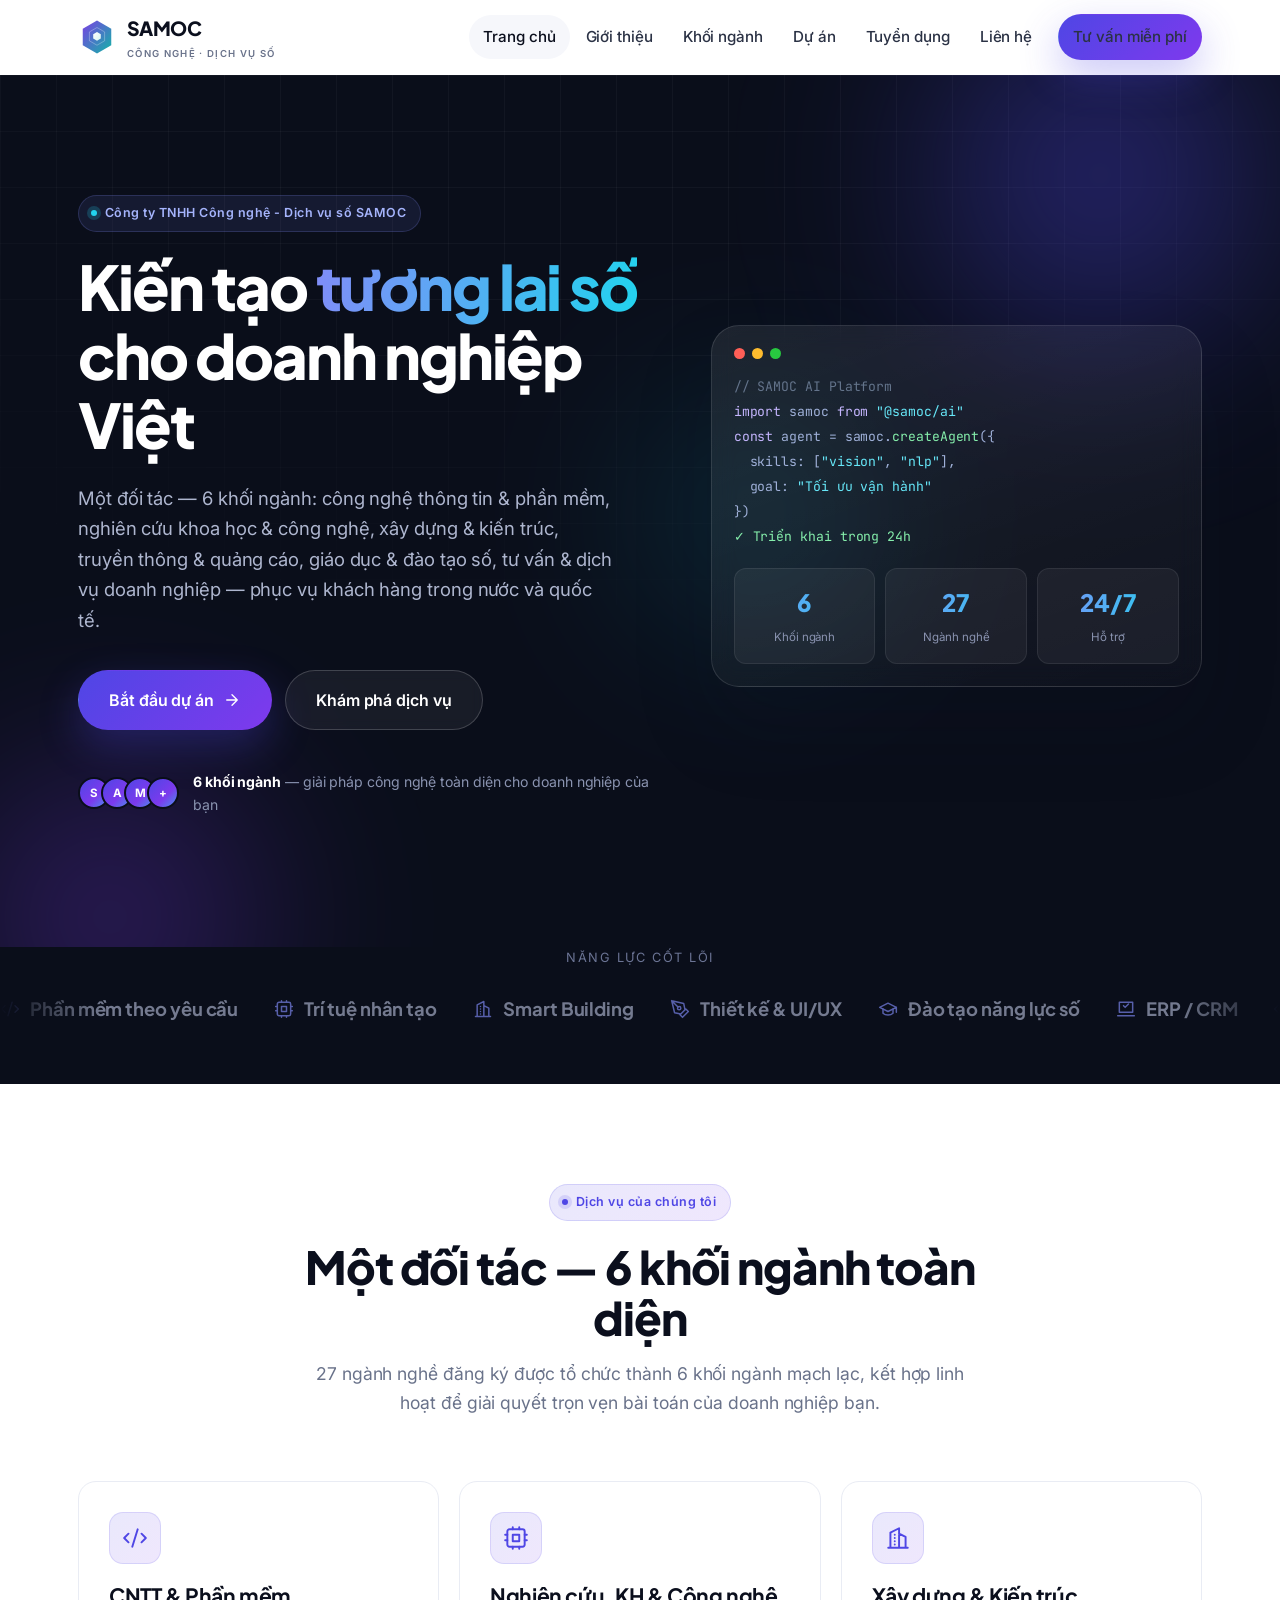
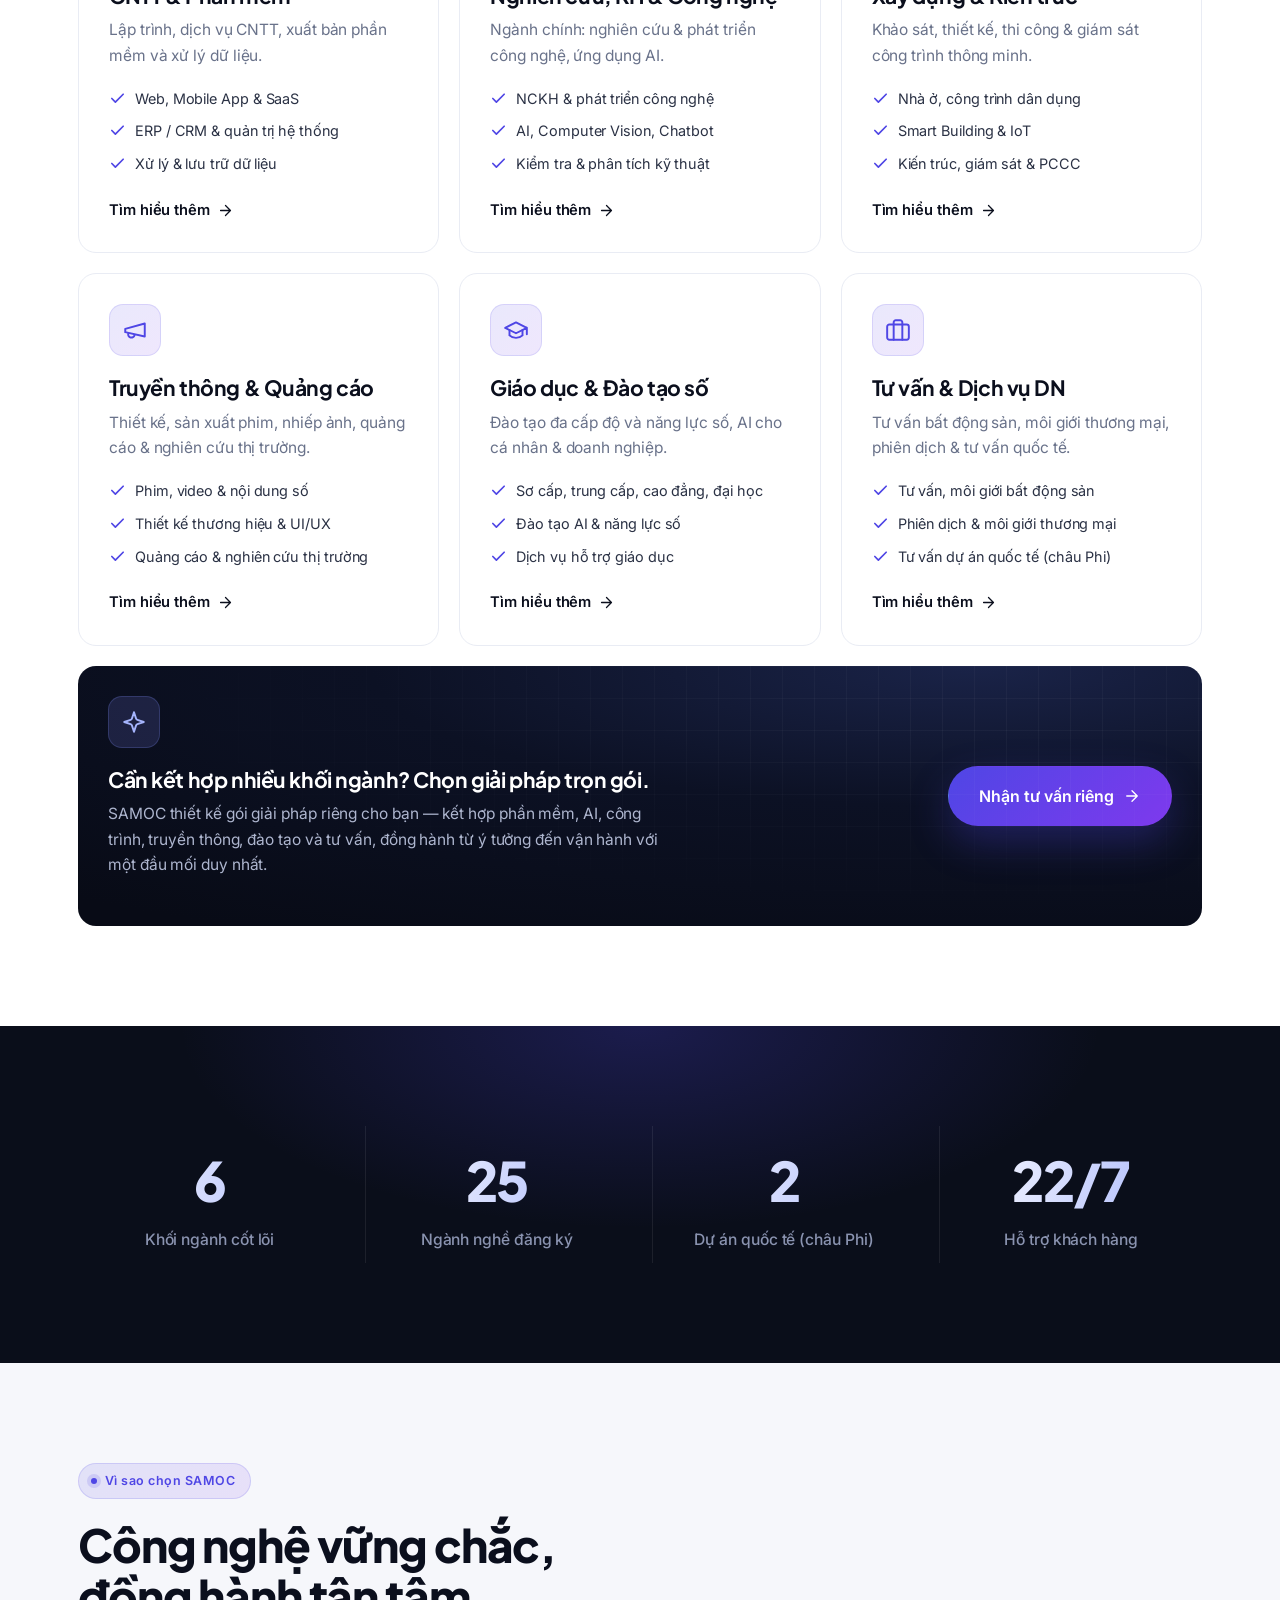
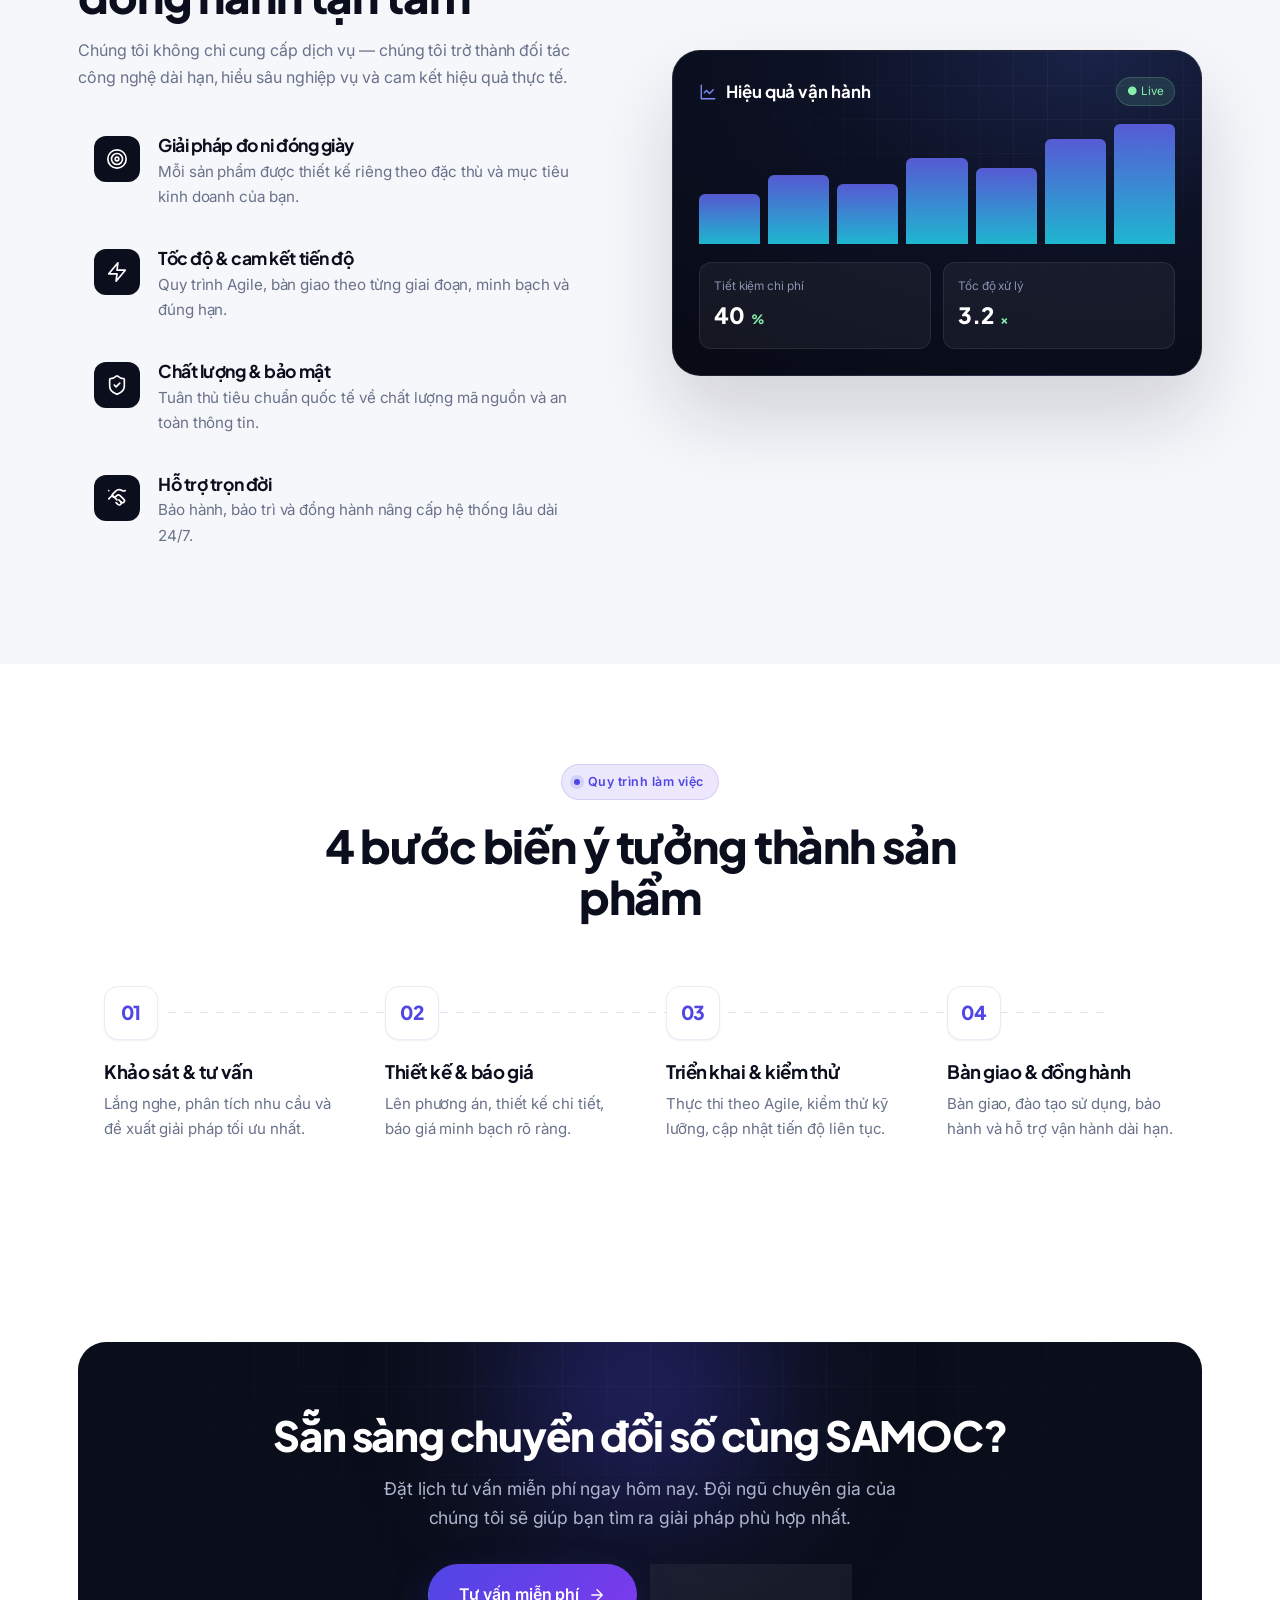
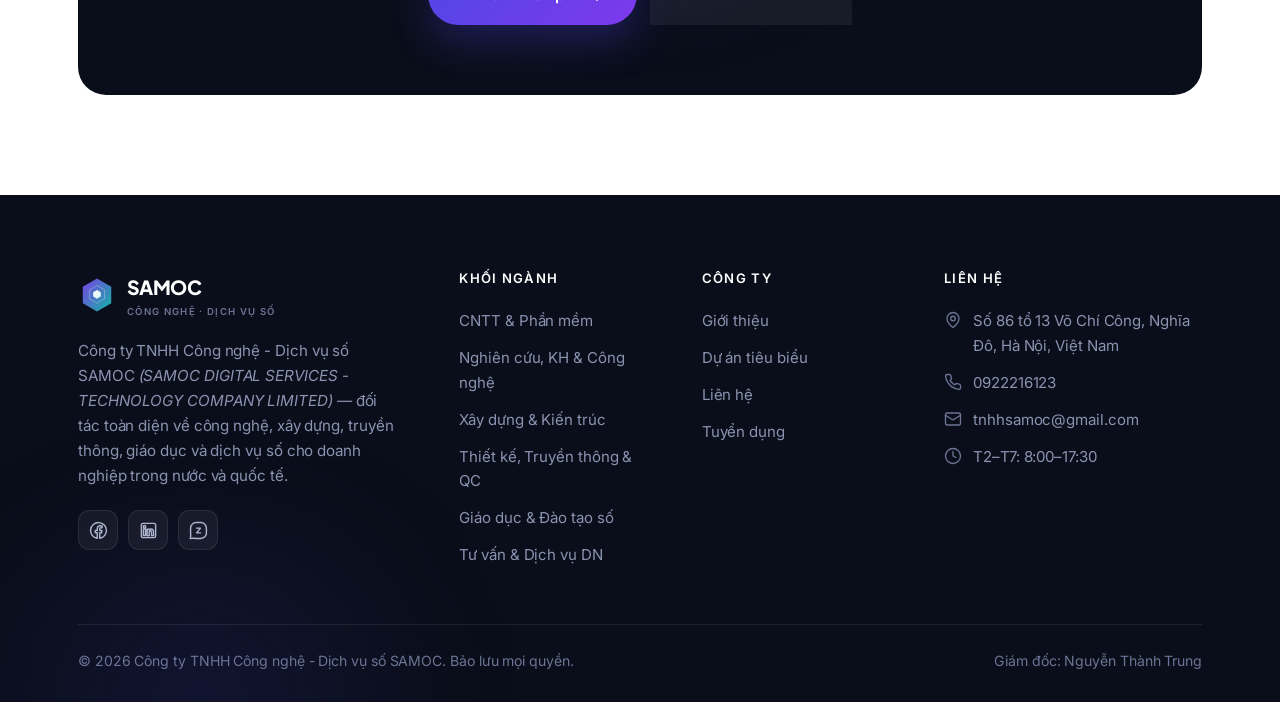
==== commit a89fb89c: "11/07/2026" ====
--- a/samoc-website-main/index.html
+++ b/samoc-website-main/index.html
@@ -336,7 +336,7 @@
           <div class="socials">
             <a href="https://www.facebook.com/samocdigital/" target="_blank" rel="noopener noreferrer" aria-label="Facebook SAMOC"><svg class="icon" viewBox="0 0 24 24" fill="currentColor" stroke="none"><path d="M22 12a10 10 0 1 0-11.56 9.88v-6.99H7.9V12h2.54V9.8c0-2.5 1.49-3.89 3.78-3.89 1.09 0 2.24.2 2.24.2v2.46h-1.26c-1.24 0-1.63.77-1.63 1.56V12h2.78l-.44 2.89h-2.34v6.99A10 10 0 0 0 22 12z"/></svg></a>
             <a href="#" aria-label="LinkedIn"><svg class="icon" viewBox="0 0 24 24" fill="currentColor" stroke="none"><path d="M19 3a2 2 0 0 1 2 2v14a2 2 0 0 1-2 2H5a2 2 0 0 1-2-2V5a2 2 0 0 1 2-2zM8.34 18.34V9.99H5.67v8.35zM7 8.84a1.55 1.55 0 1 0 0-3.1 1.55 1.55 0 0 0 0 3.1zm11.34 9.5v-4.58c0-2.45-1.31-3.59-3.06-3.59-1.41 0-2.04.78-2.39 1.32v-1.13h-2.67v8.35h2.67v-4.66c0-.25.02-.5.09-.67.2-.5.65-1.01 1.41-1.01.99 0 1.39.76 1.39 1.86v4.48z"/></svg></a>
-            <a href="https://zalo.me/0922216123" target="_blank" rel="noopener noreferrer" aria-label="Zalo SAMOC"><svg class="icon" viewBox="0 0 24 24" fill="none" stroke="currentColor" stroke-width="1.8" stroke-linecap="round" stroke-linejoin="round"><path d="M9 2H15A7 7 0 0 1 22 9V15A7 7 0 0 1 15 22H9C5.6 22 3.9 21.3 2.6 22.1C1.9 22.5 1.3 21.8 1.7 21.1C2.6 19.6 2 18.2 2 15V9A7 7 0 0 1 9 2Z"/><path d="M9.5 9H14.5L9.5 15H14.5"/></svg></a>
+            <a href="https://zalo.me/3719155942943261749" target="_blank" rel="noopener noreferrer" aria-label="Zalo SAMOC"><svg class="icon" viewBox="0 0 24 24" fill="none" stroke="currentColor" stroke-width="1.8" stroke-linecap="round" stroke-linejoin="round"><path d="M9 2H15A7 7 0 0 1 22 9V15A7 7 0 0 1 15 22H9C5.6 22 3.9 21.3 2.6 22.1C1.9 22.5 1.3 21.8 1.7 21.1C2.6 19.6 2 18.2 2 15V9A7 7 0 0 1 9 2Z"/><path d="M9.5 9H14.5L9.5 15H14.5"/></svg></a>
           </div>
         </div>
         <div class="footer-col"><h5>Khối ngành</h5>
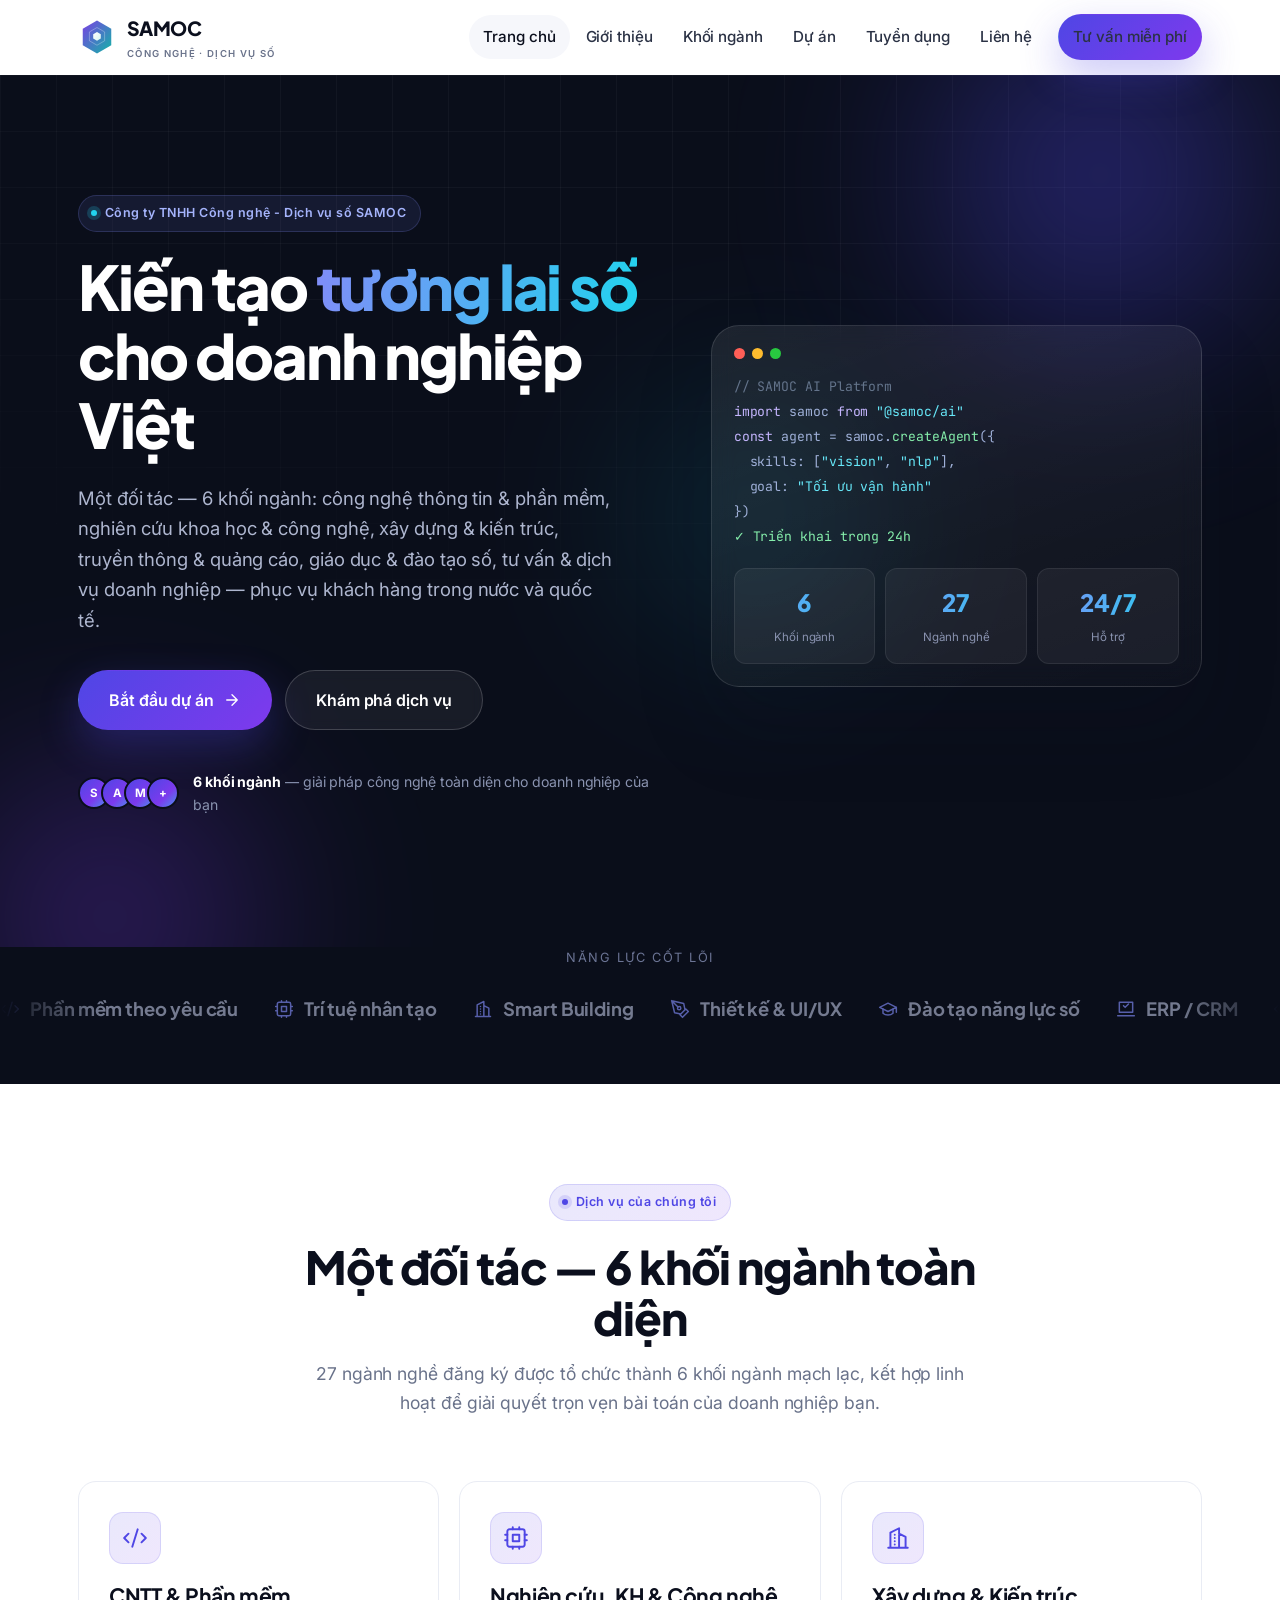
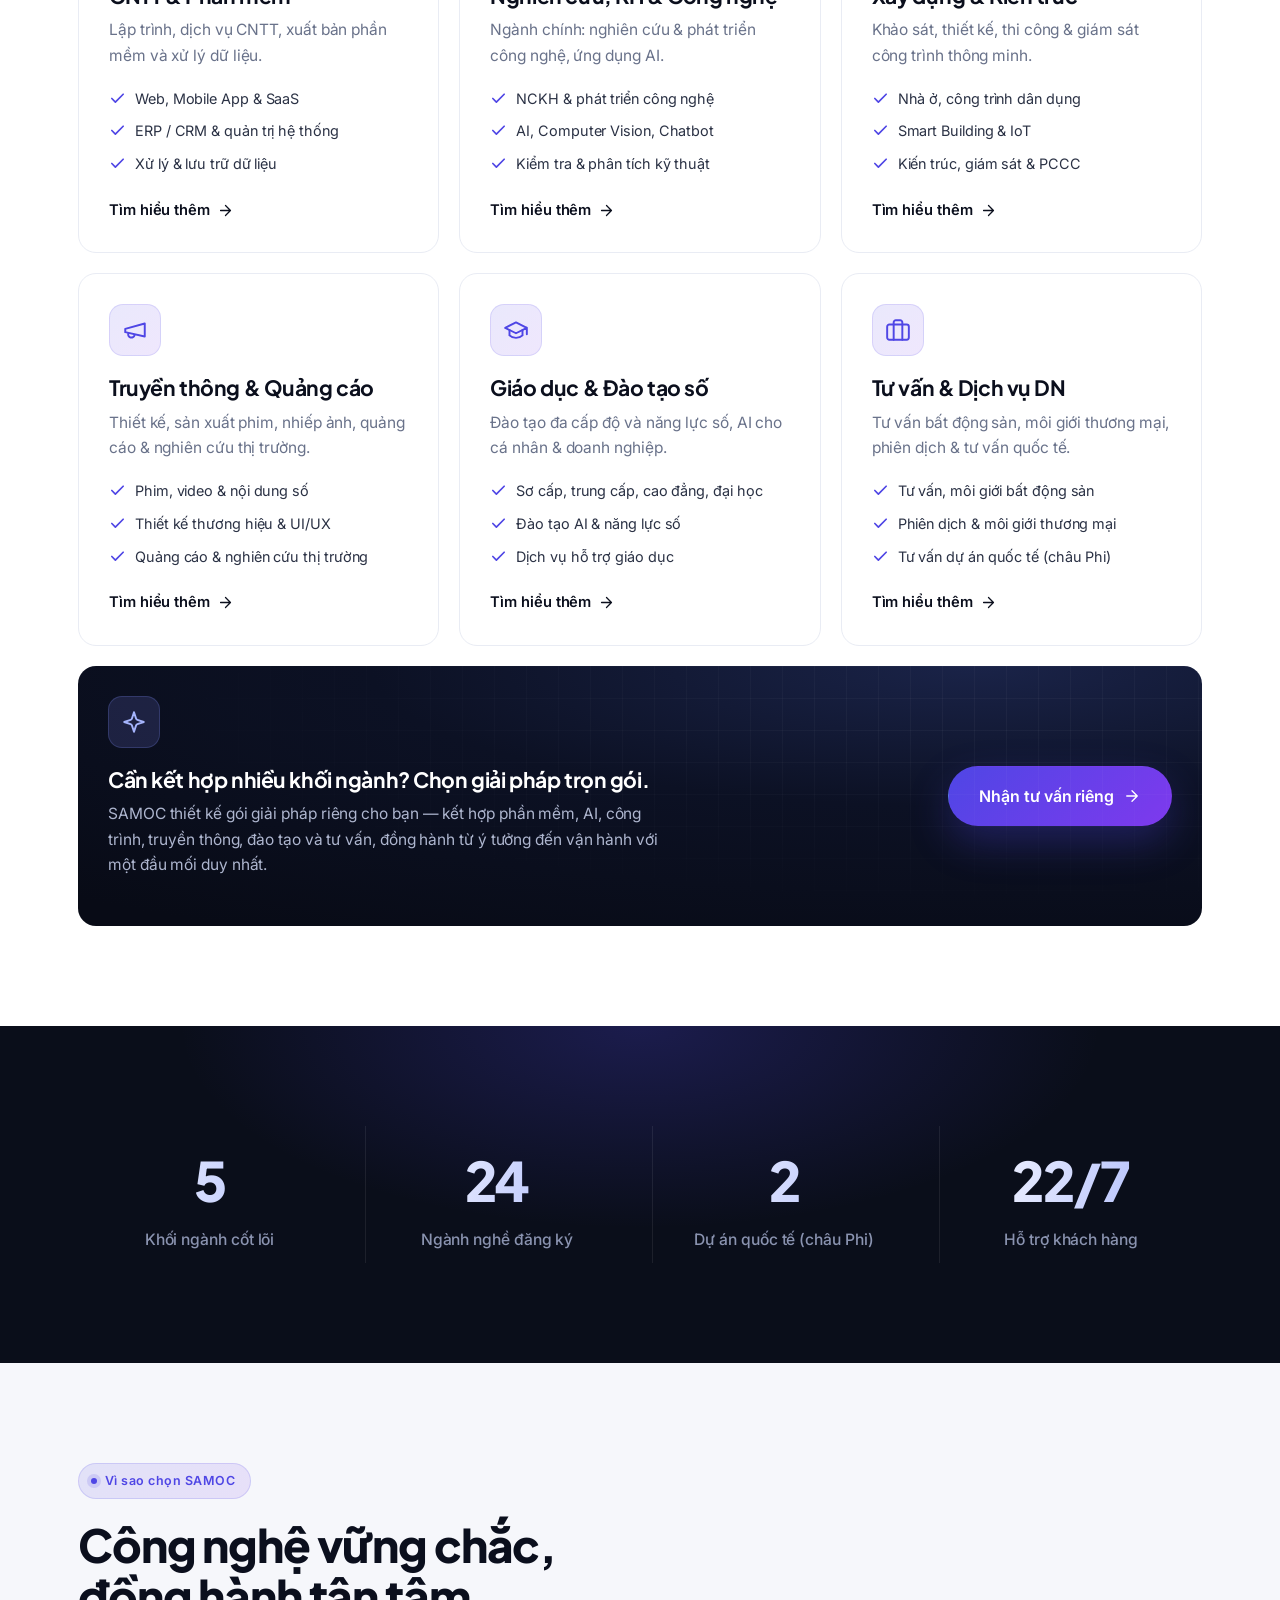
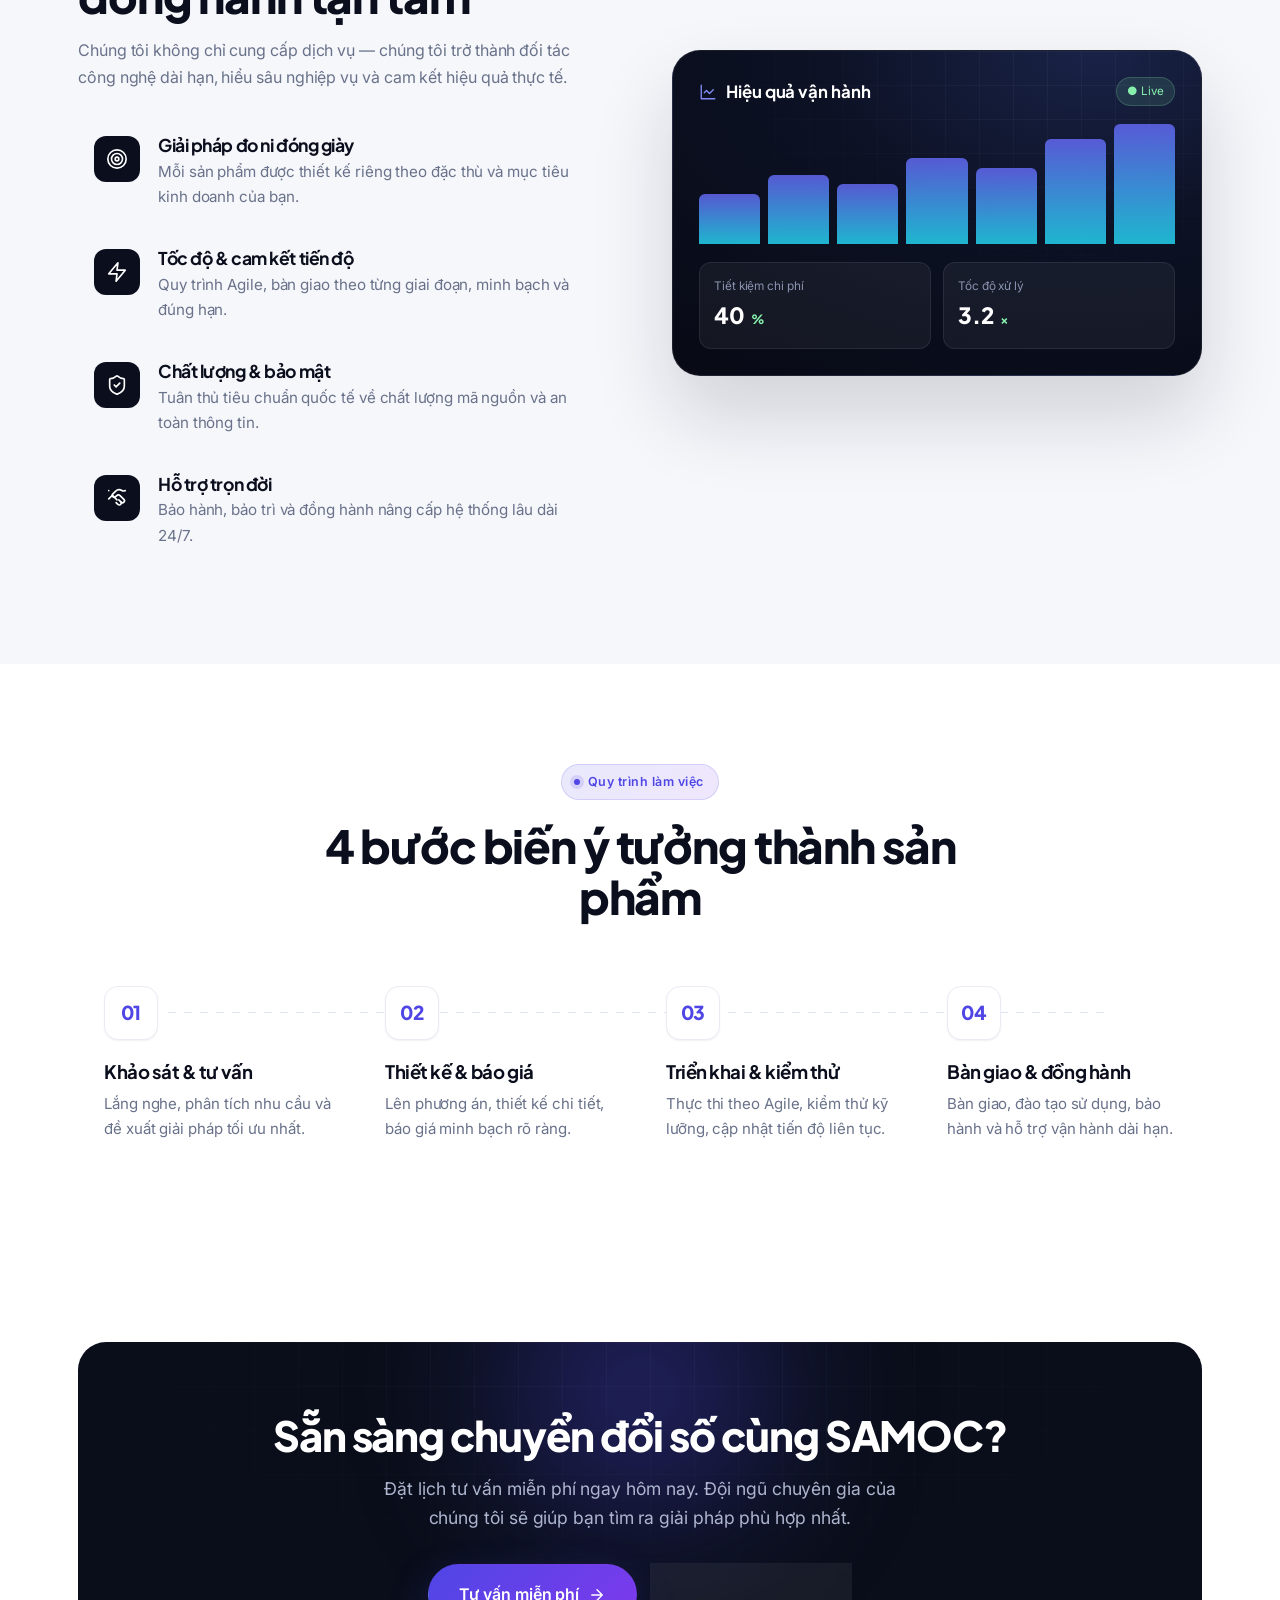
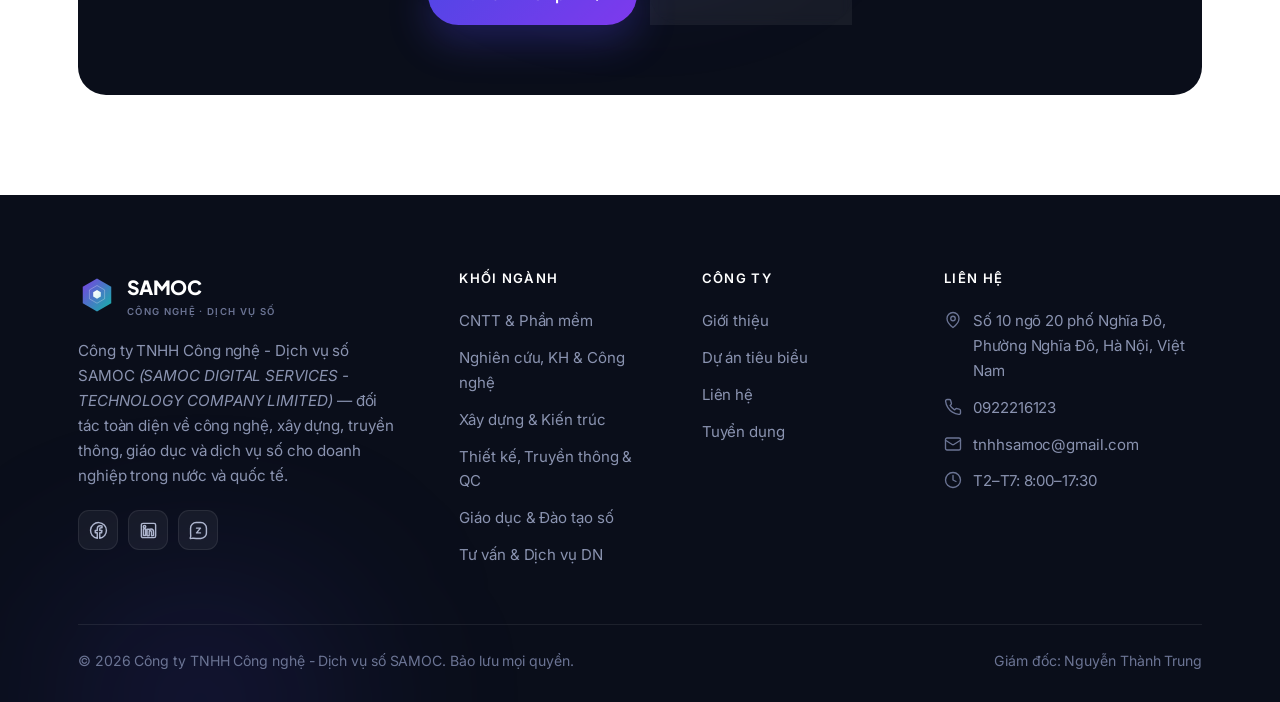
==== commit bf05a475: "6/8/2026" ====
--- a/samoc-website-main/index.html
+++ b/samoc-website-main/index.html
@@ -355,7 +355,7 @@
         </div>
         <div class="footer-col footer-contact"><h5>Liên hệ</h5>
           <ul>
-            <li><svg class="icon" viewBox="0 0 24 24"><path d="M20 10c0 6-8 12-8 12s-8-6-8-12a8 8 0 0 1 16 0Z"/><circle cx="12" cy="10" r="3"/></svg><span>Số 86 tổ 13 Võ Chí Công, Nghĩa Đô, Hà Nội, Việt Nam</span></li>
+            <li><svg class="icon" viewBox="0 0 24 24"><path d="M20 10c0 6-8 12-8 12s-8-6-8-12a8 8 0 0 1 16 0Z"/><circle cx="12" cy="10" r="3"/></svg><span>Số 10 ngõ 20 phố Nghĩa Đô, Phường Nghĩa Đô, Hà Nội, Việt Nam</span></li>
             <li><svg class="icon" viewBox="0 0 24 24"><path d="M22 16.92v3a2 2 0 0 1-2.18 2 19.79 19.79 0 0 1-8.63-3.07 19.5 19.5 0 0 1-6-6 19.79 19.79 0 0 1-3.07-8.67A2 2 0 0 1 4.11 2h3a2 2 0 0 1 2 1.72c.13.96.36 1.9.7 2.81a2 2 0 0 1-.45 2.11L8.09 9.91a16 16 0 0 0 6 6l1.27-1.27a2 2 0 0 1 2.11-.45c.91.34 1.85.57 2.81.7A2 2 0 0 1 22 16.92z"/></svg><a href="tel:0967515828">0922216123</a></li>
             <li><svg class="icon" viewBox="0 0 24 24"><rect width="20" height="16" x="2" y="4" rx="2"/><path d="m22 7-8.97 5.7a1.94 1.94 0 0 1-2.06 0L2 7"/></svg><a href="mailto:tnhhsamoc@gmail.com">tnhhsamoc@gmail.com</a></li>
             <li><svg class="icon" viewBox="0 0 24 24"><circle cx="12" cy="12" r="10"/><path d="M12 6v6l4 2"/></svg><span>T2–T7: 8:00–17:30</span></li>
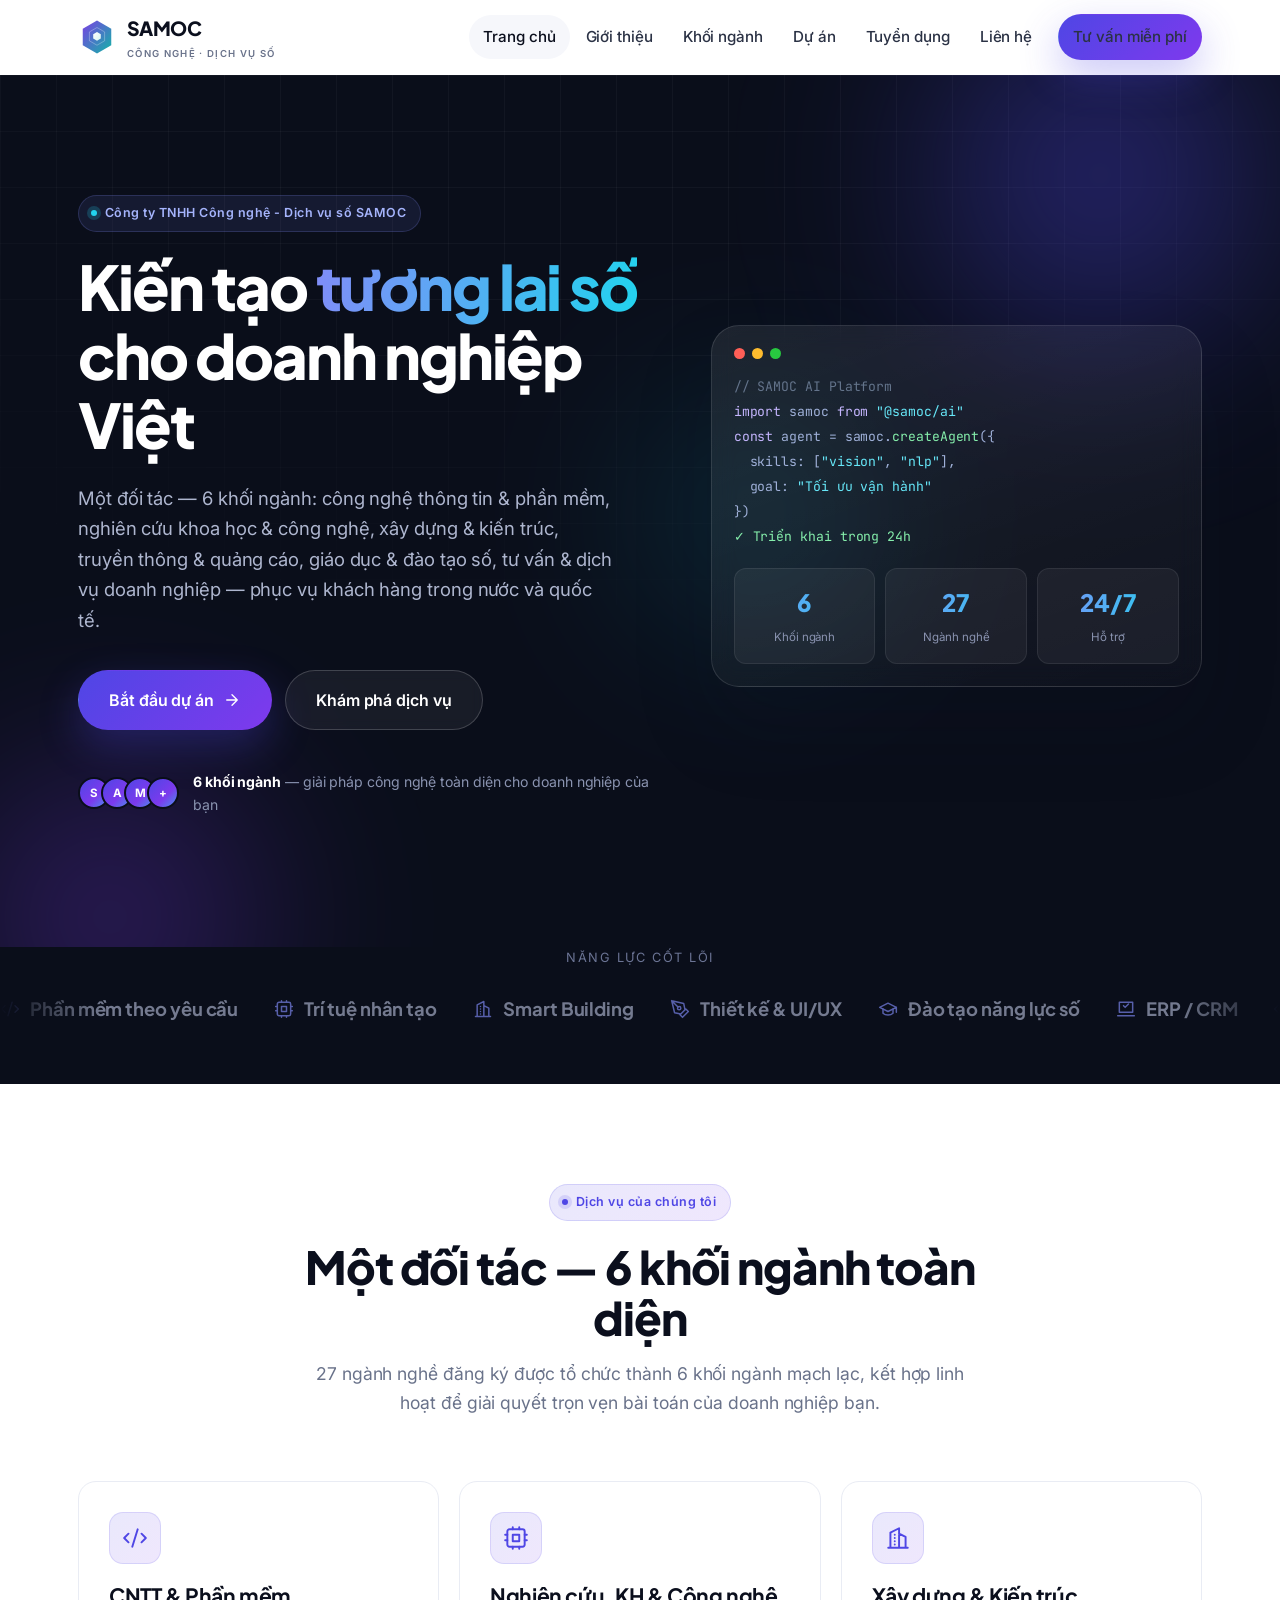
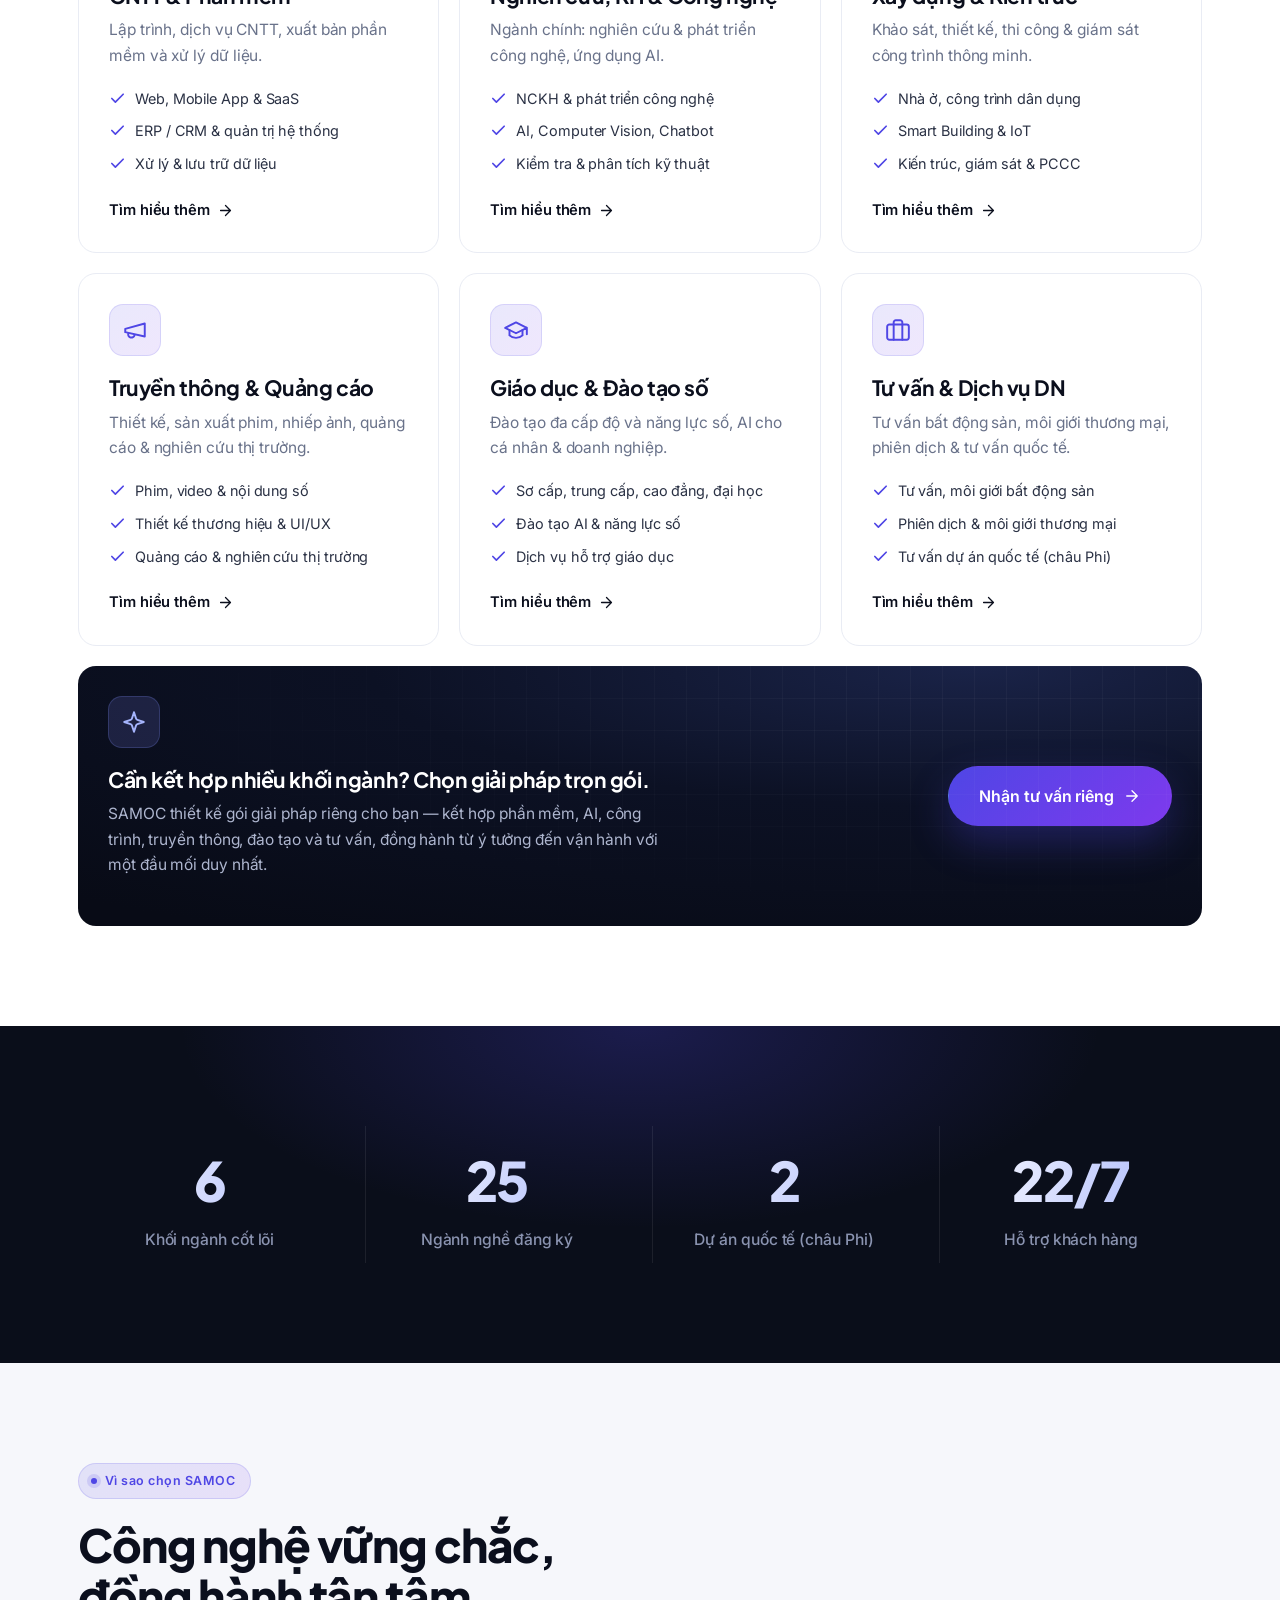
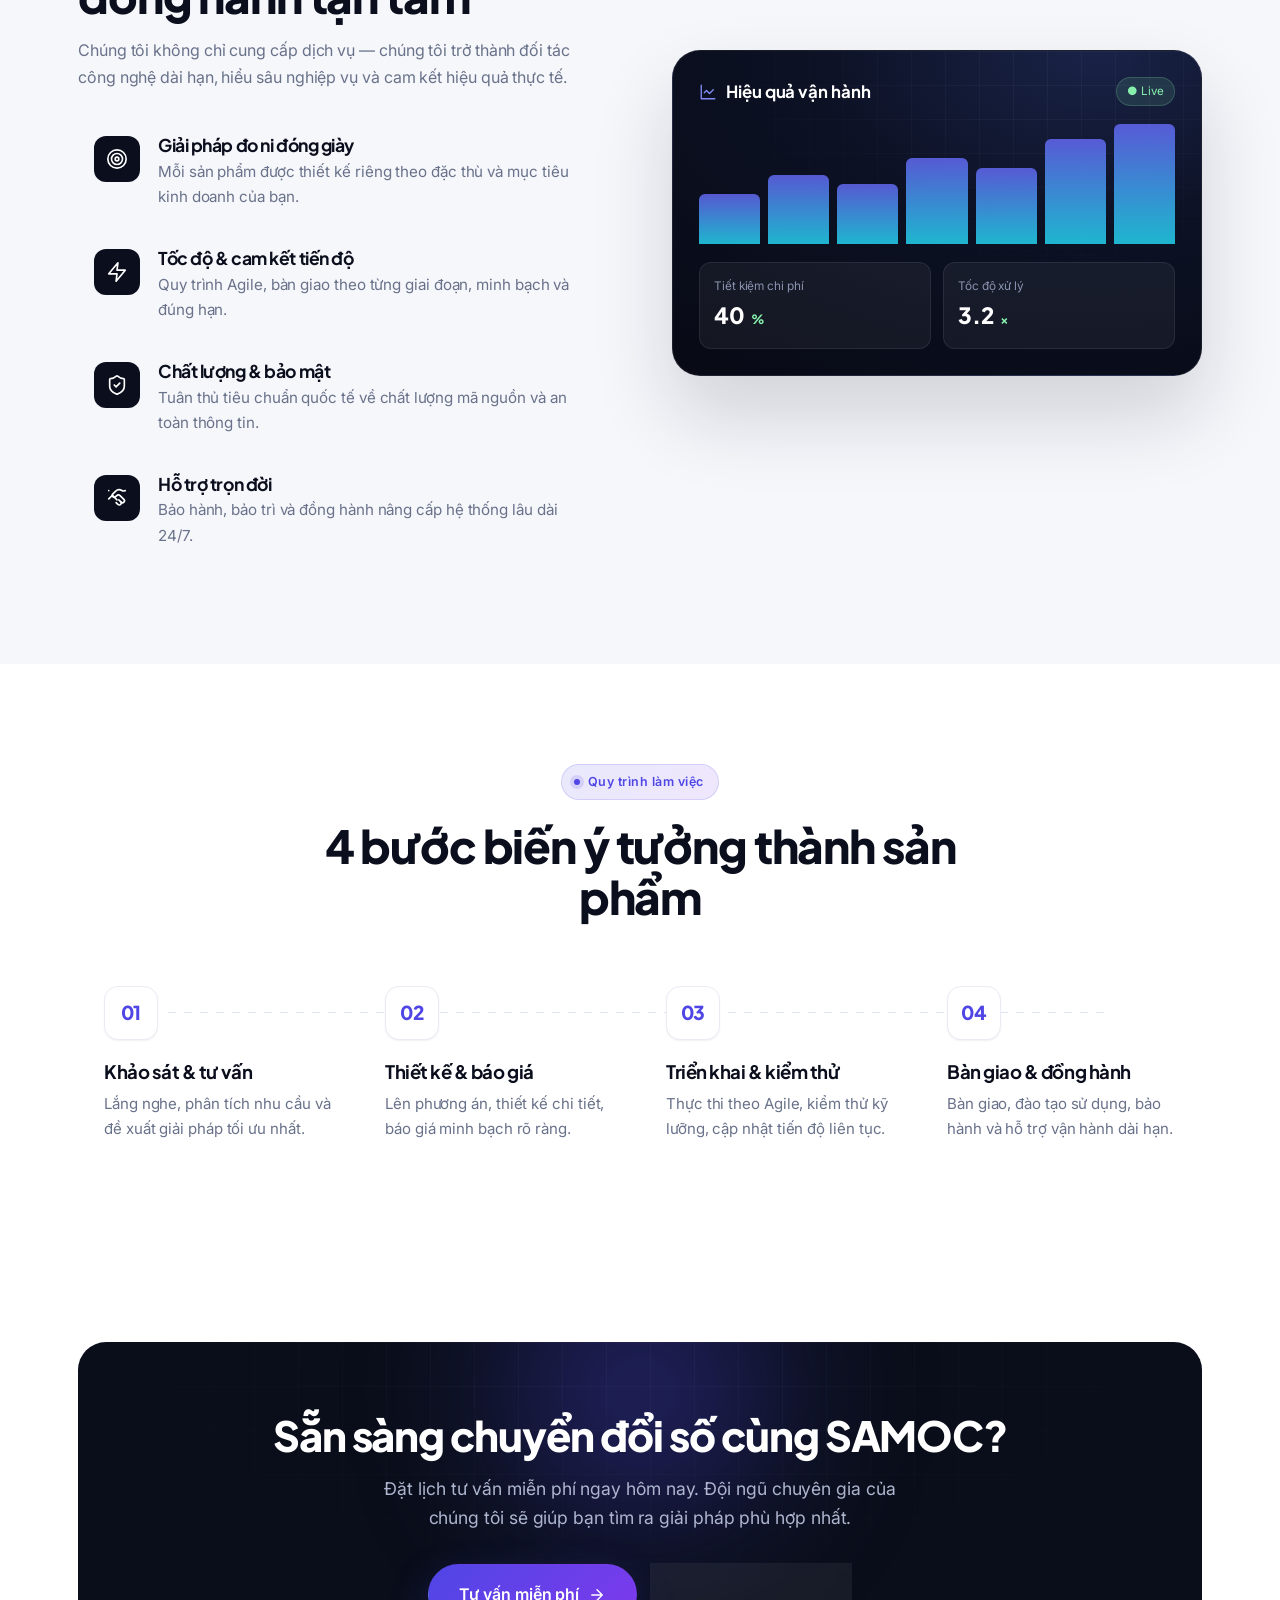
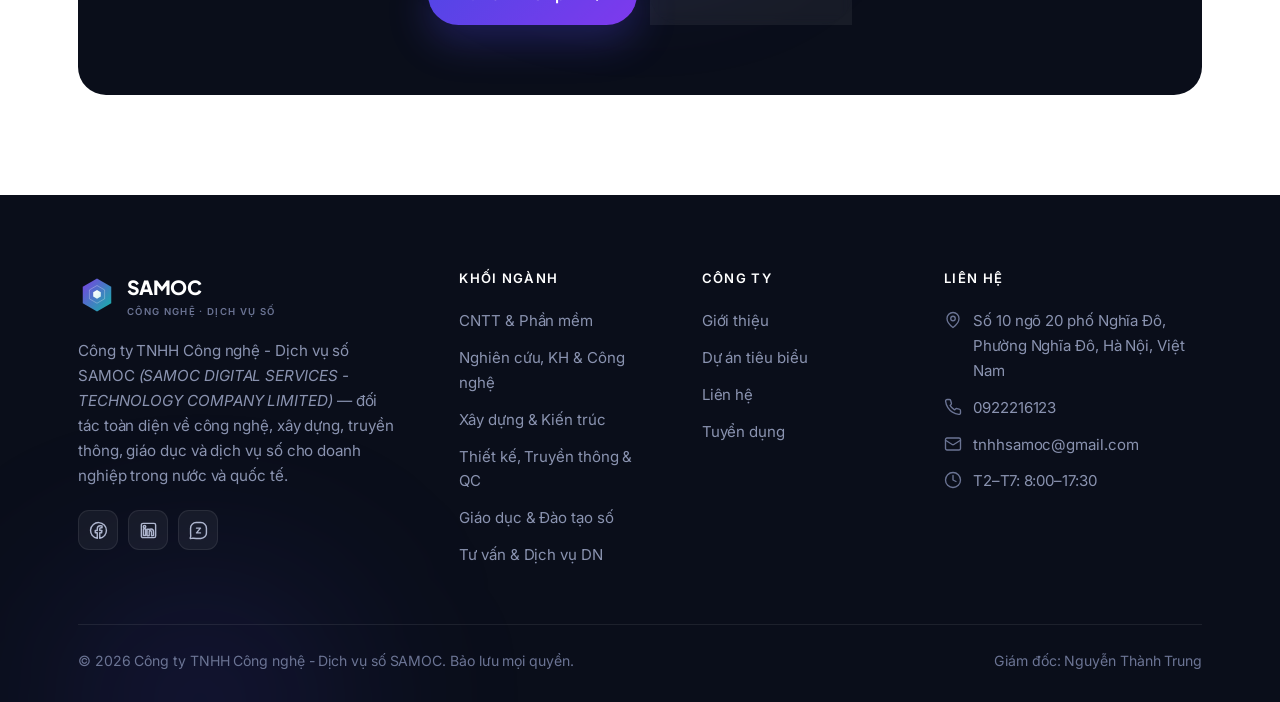
==== commit f66fcbfa: "10/8/2026" ====
--- a/samoc-website-main/index.html
+++ b/samoc-website-main/index.html
@@ -12,8 +12,7 @@
   <meta property="og:site_name" content="SAMOC" />
   <meta property="og:locale" content="vi_VN" />
   <meta property="og:title" content="Công ty TNHH Công nghệ - Dịch vụ số SAMOC" />
-  <meta property="og:description" content="Một đối tác — 6 khối ngành: phần mềm, AI, xây dựng, truyền thông, giáo dục và tư vấn. Phục vụ khách hàng trong nước và quốc tế." />
-  <meta property="og:url" content="https://samoc.com/index.html" />
+<meta property="og:description" content="Một đối tác — 6 khối ngành: phần mềm, AI và dữ liệu, chuyển đổi số, tối ưu hóa, giáo dục số và tư vấn dịch vụ. Phục vụ khách hàng trong nước và quốc tế." />  <meta property="og:url" content="https://samoc.com/index.html" />
   <meta property="og:image" content="https://samoc.com/assets/og-image.svg" />
   <meta name="twitter:card" content="summary_large_image" />
   <meta name="twitter:title" content="Công ty TNHH Công nghệ - Dịch vụ số SAMOC" />
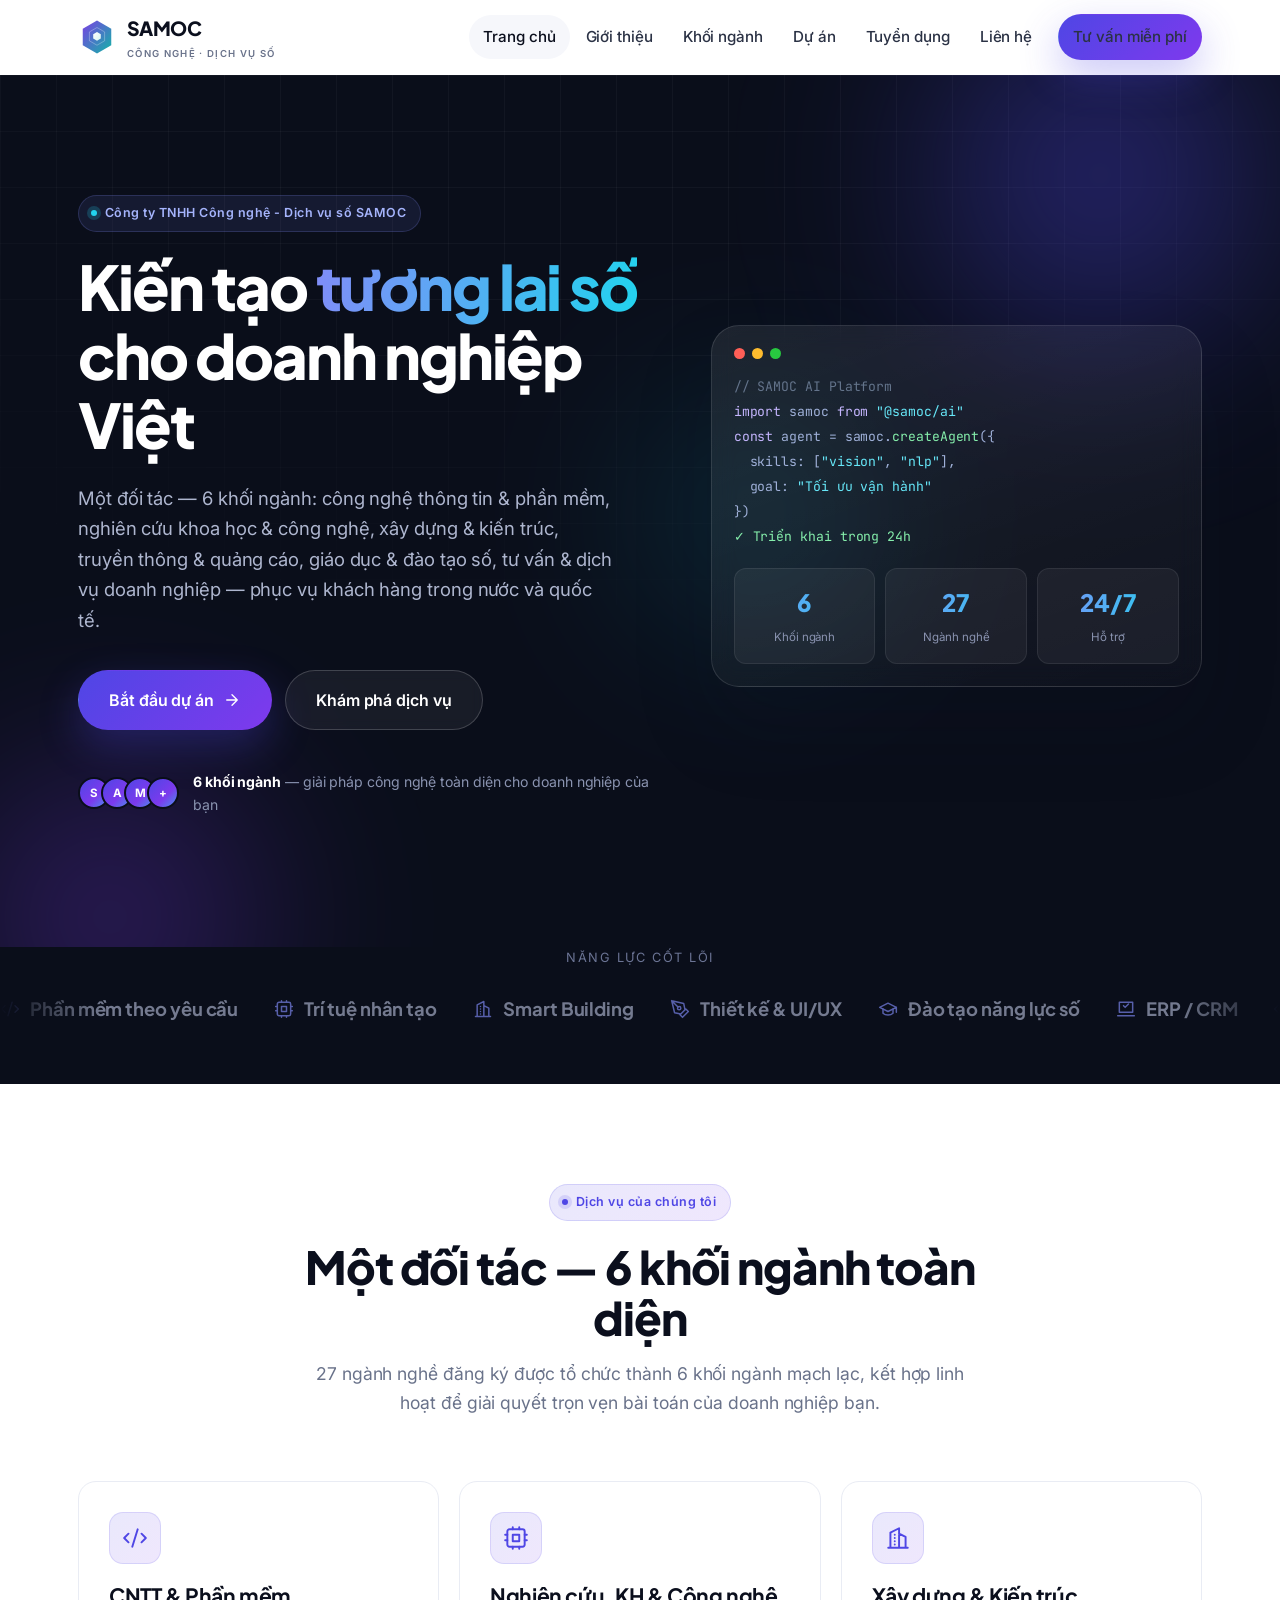
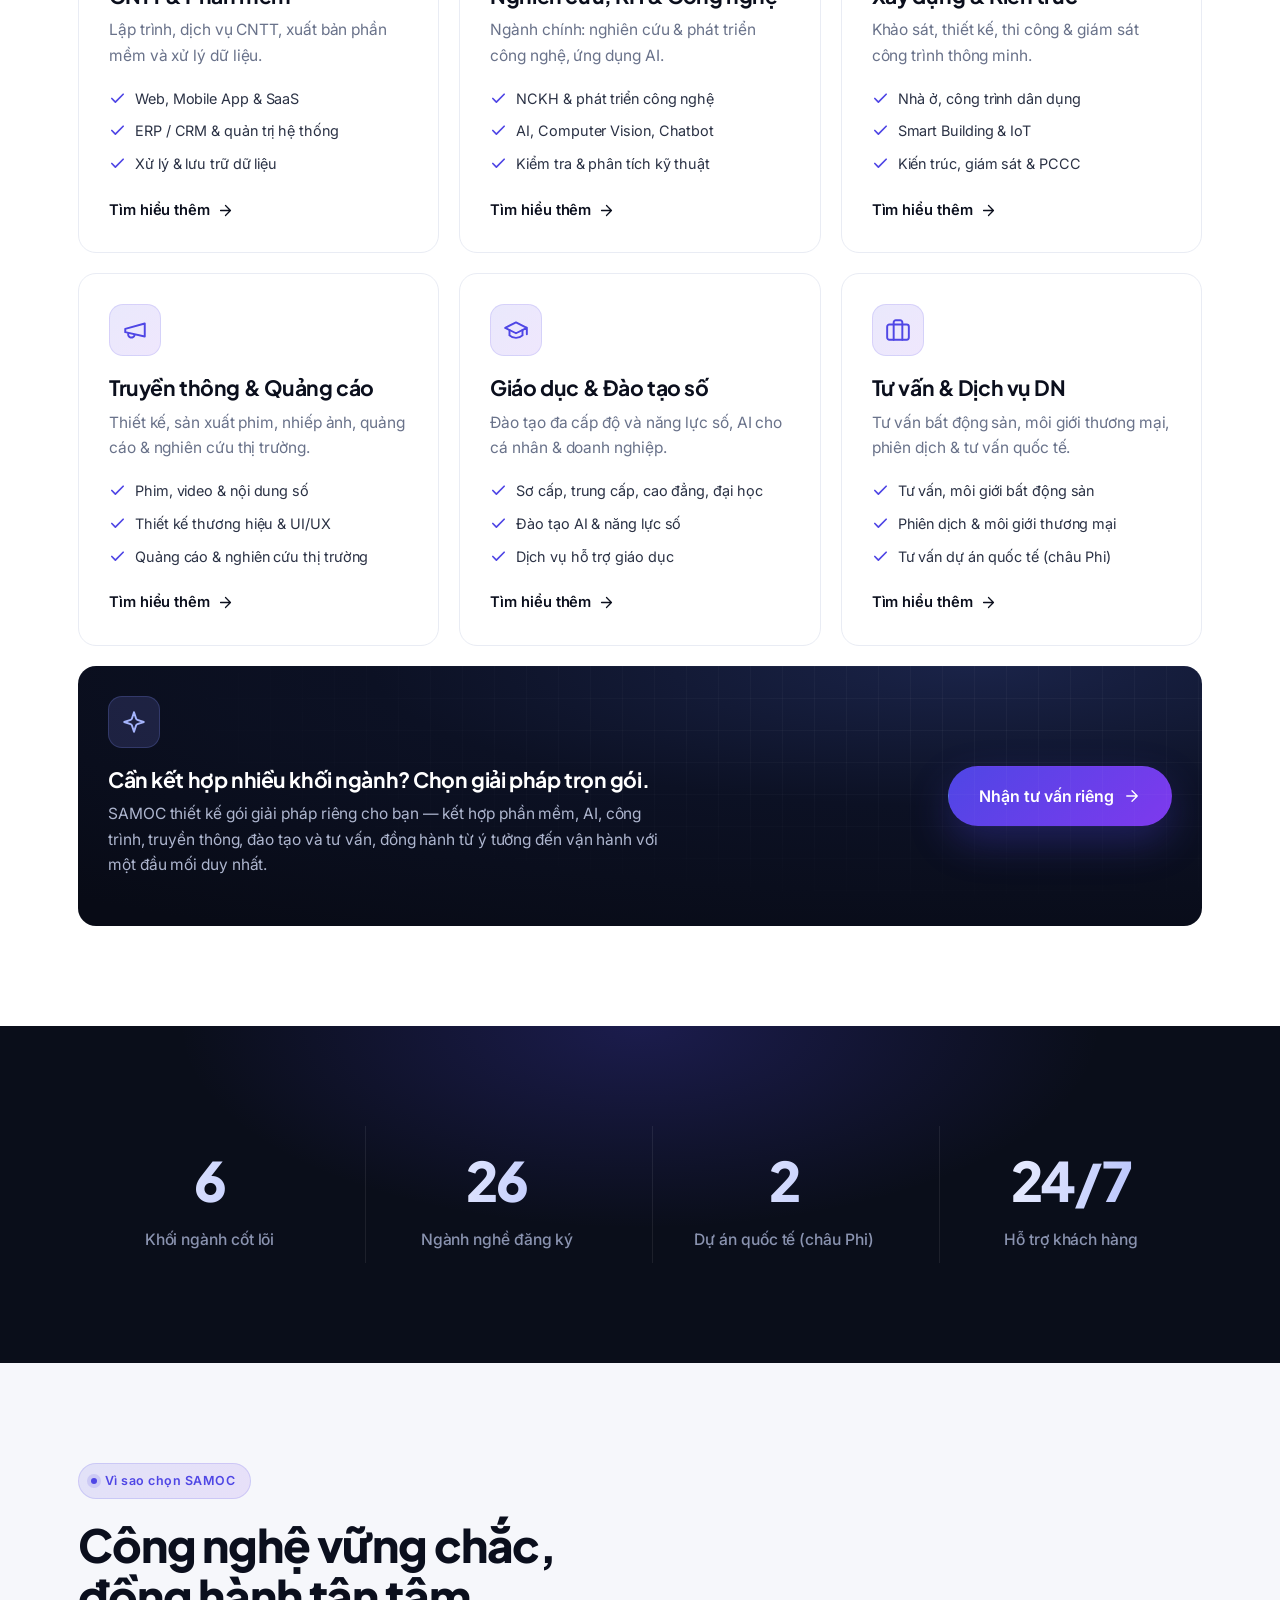
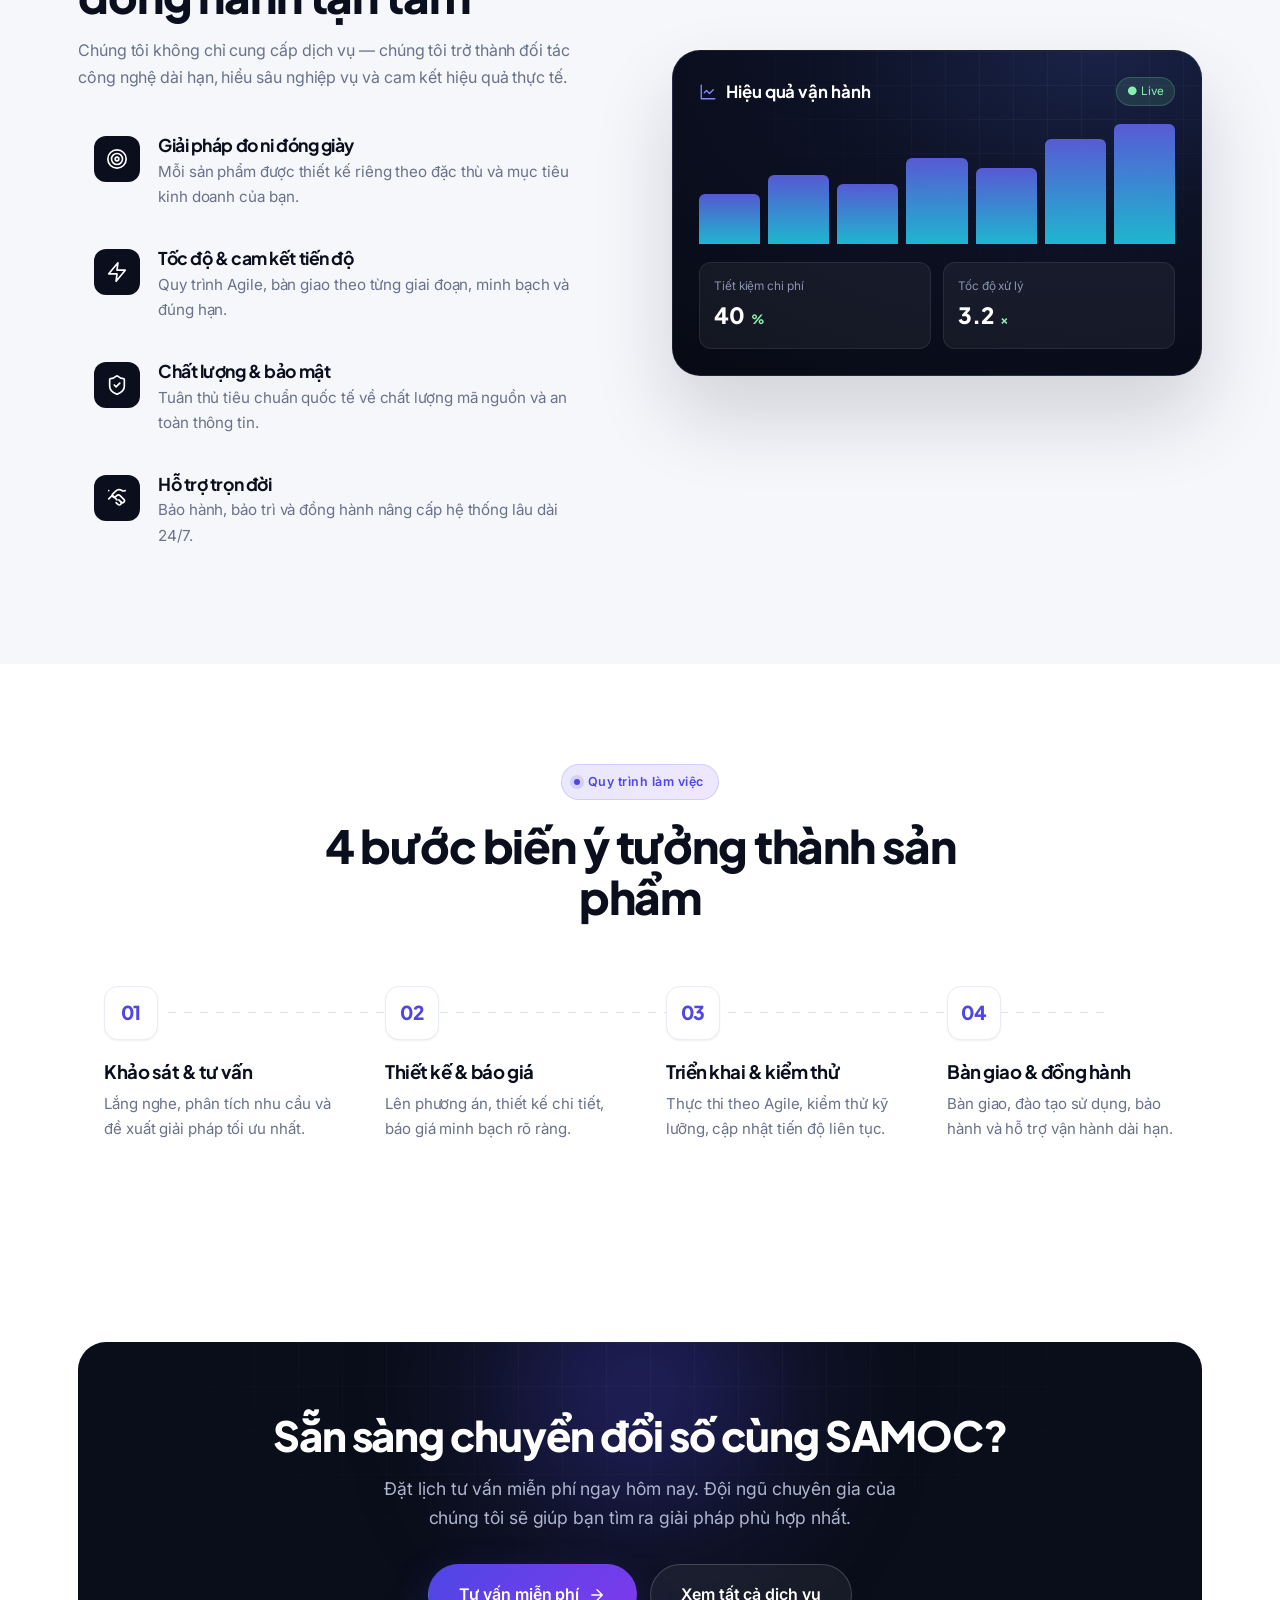
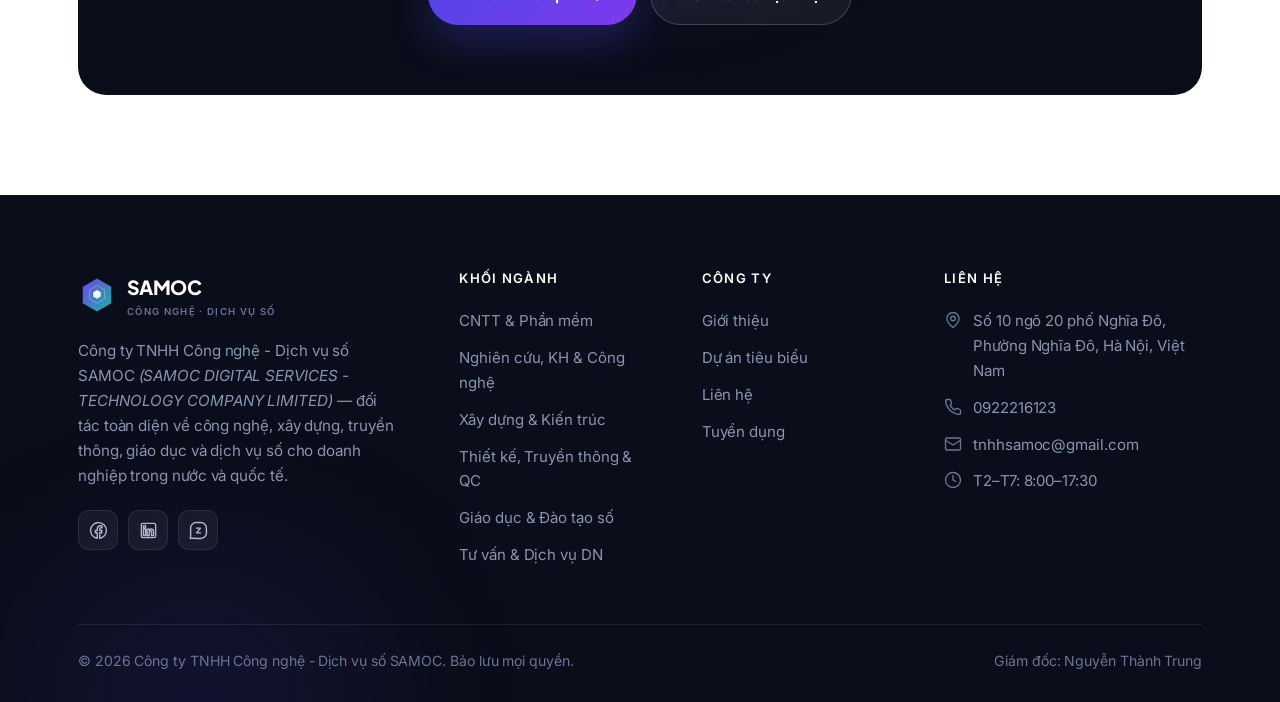
==== commit 7935db11: "Update index.html" ====
--- a/samoc-website-main/index.html
+++ b/samoc-website-main/index.html
@@ -4,7 +4,7 @@
   <meta charset="UTF-8" />
   <meta name="viewport" content="width=device-width, initial-scale=1.0" />
   <title>Công ty TNHH Công nghệ - Dịch vụ số SAMOC | Phần mềm · AI · Xây dựng · Đào tạo</title>
-  <meta name="description" content="Công ty TNHH Công nghệ - Dịch vụ số SAMOC: 6 khối ngành — phần mềm, AI, xây dựng, truyền thông, giáo dục và tư vấn. Phục vụ khách hàng trong nước và quốc tế." />
+  <meta name="description" content="Công ty TNHH Công nghệ - Dịch vụ số SAMOC: phần mềm, AI và dữ liệu, chuyển đổi số, tối ưu hóa, giáo dục số và tư vấn dịch vụ. Phục vụ khách hàng trong nước và quốc tế." />
   <link rel="icon" type="image/svg+xml" href="assets/favicon.svg" />
   <meta name="theme-color" content="#0b0f1d" />
   <link rel="canonical" href="https://samoc.com/index.html" />
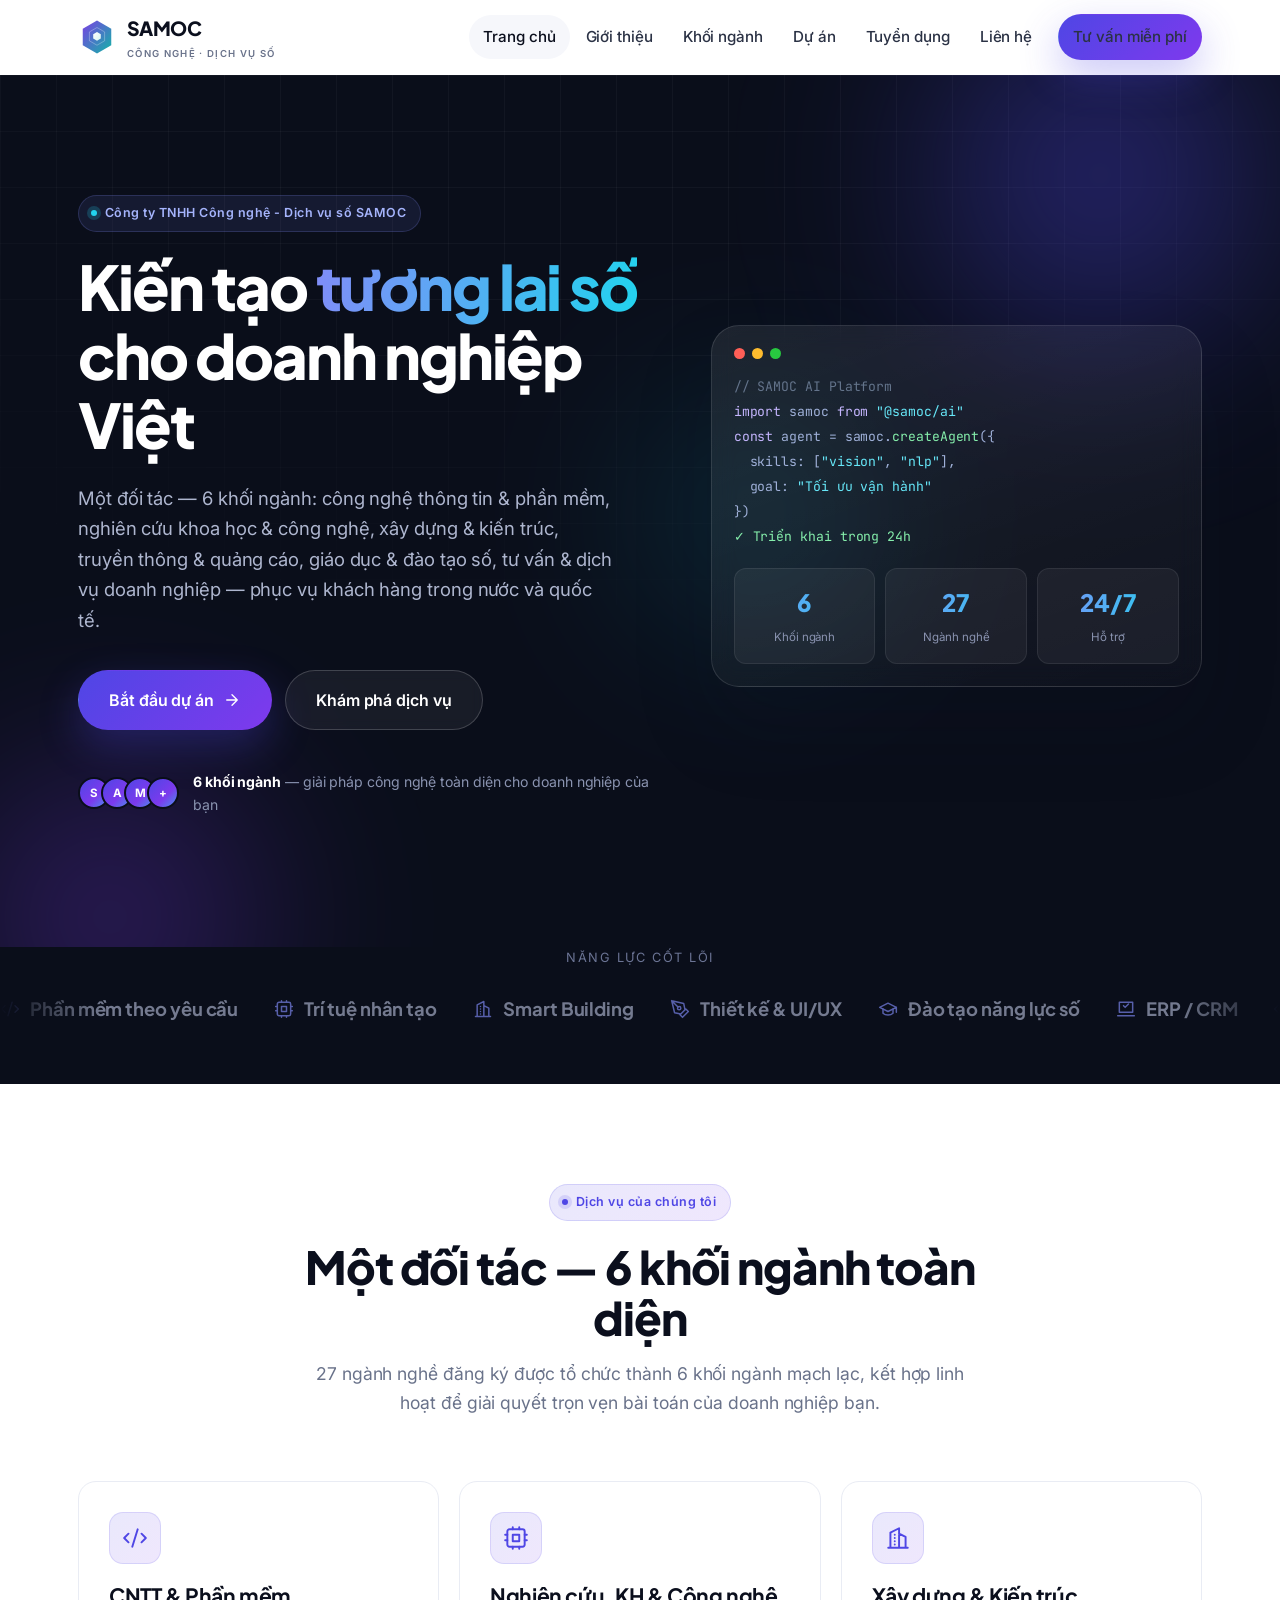
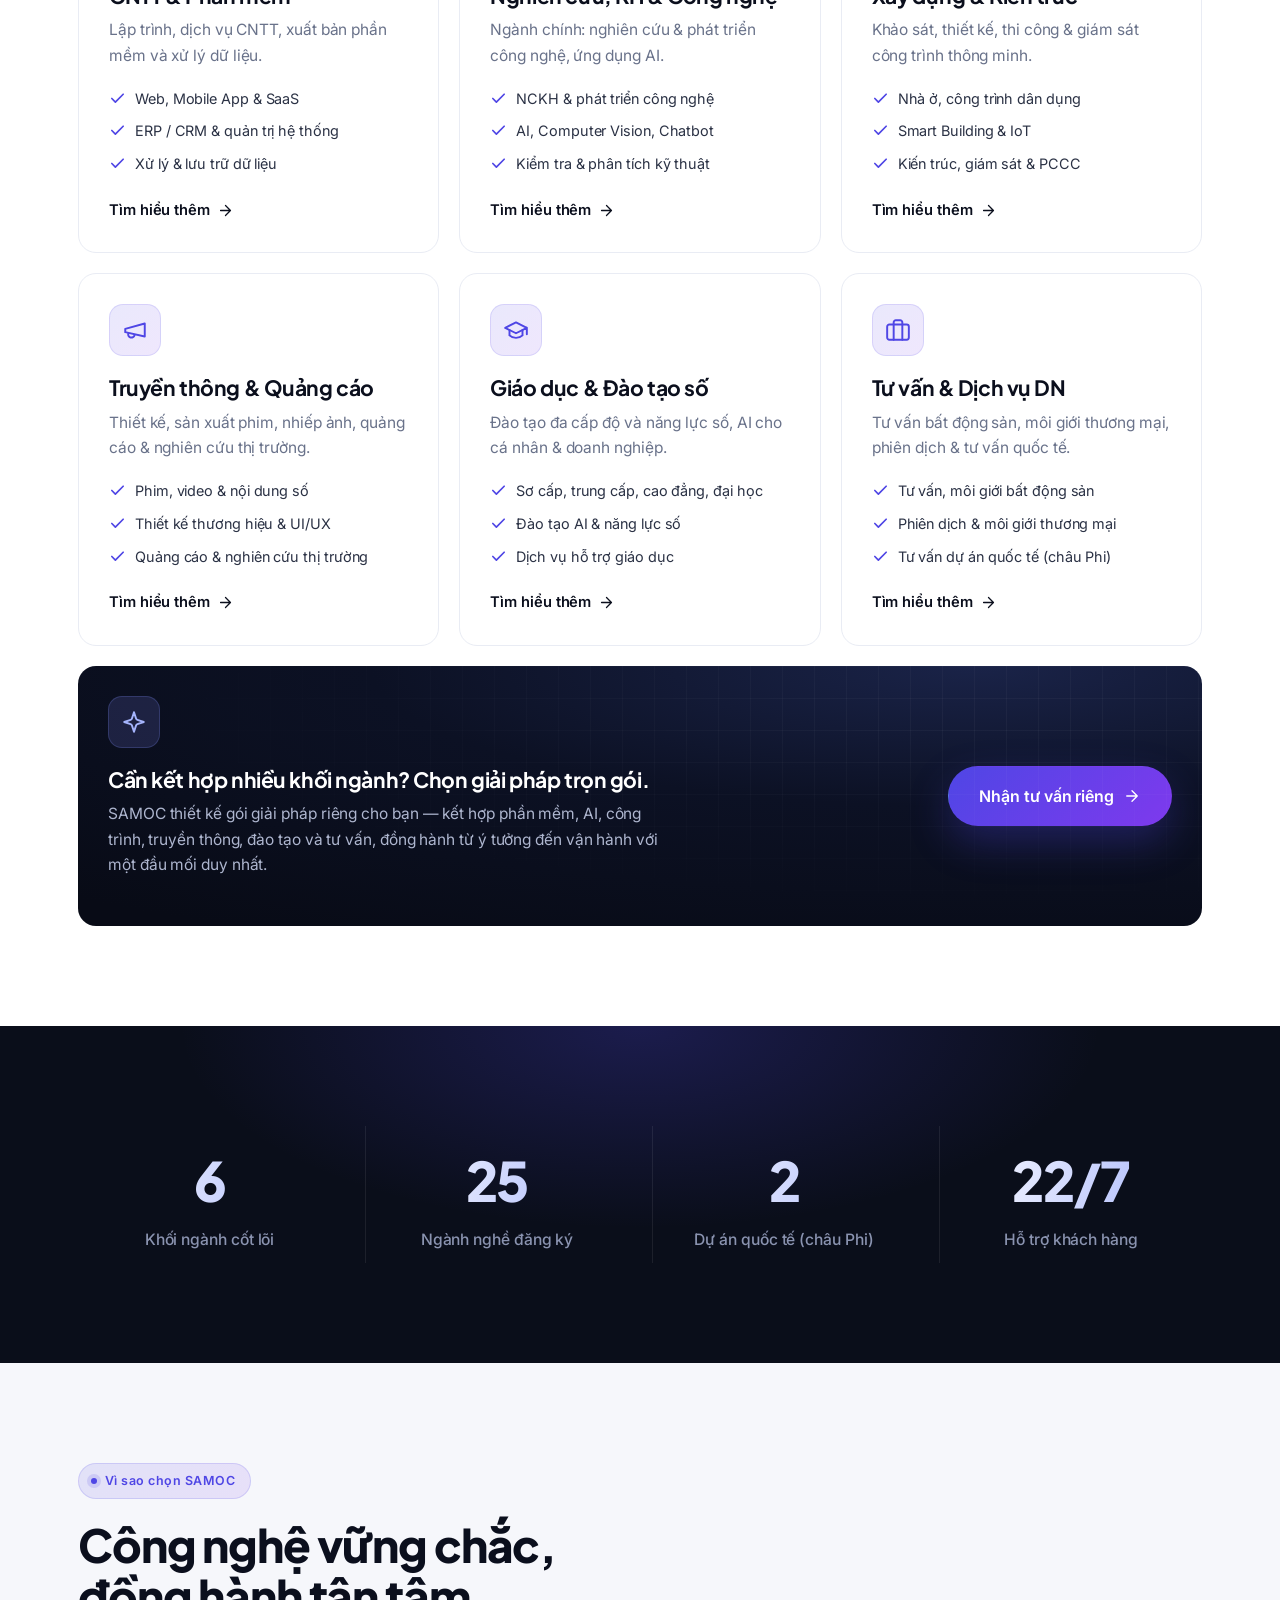
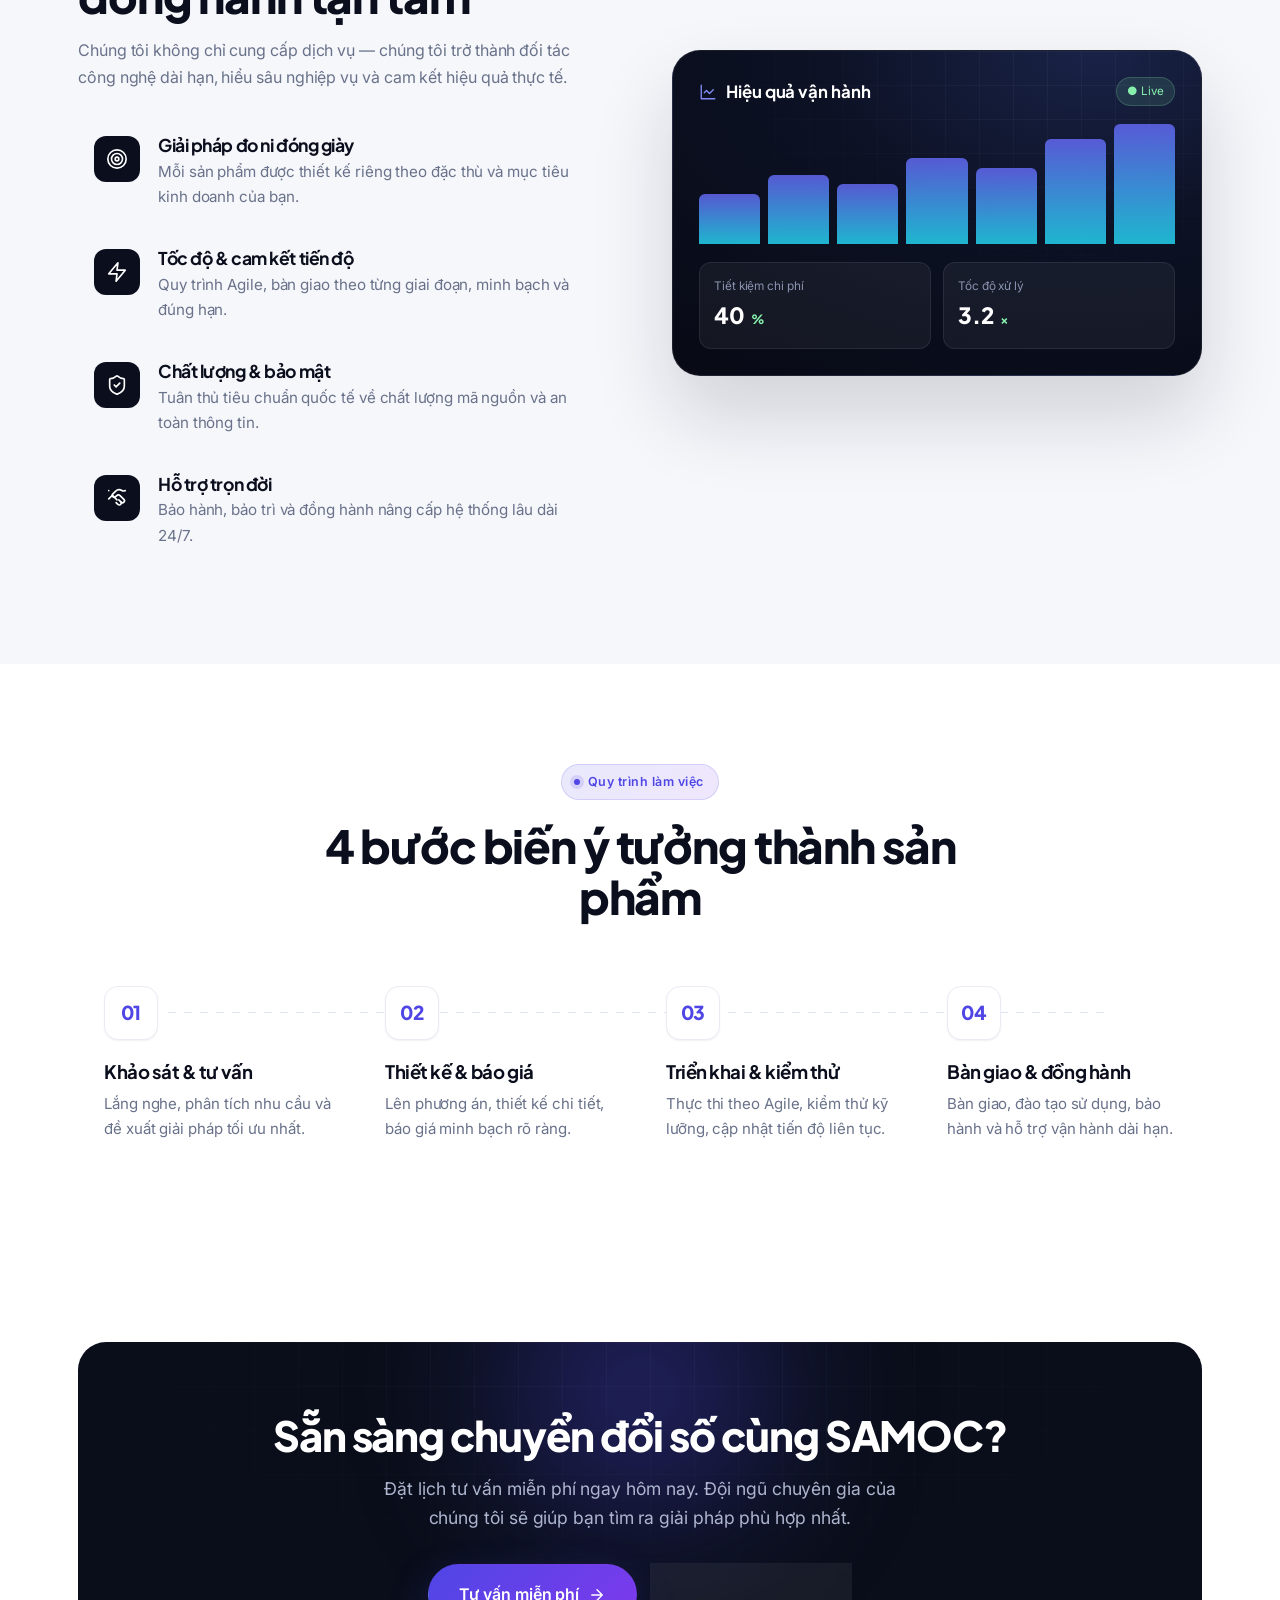
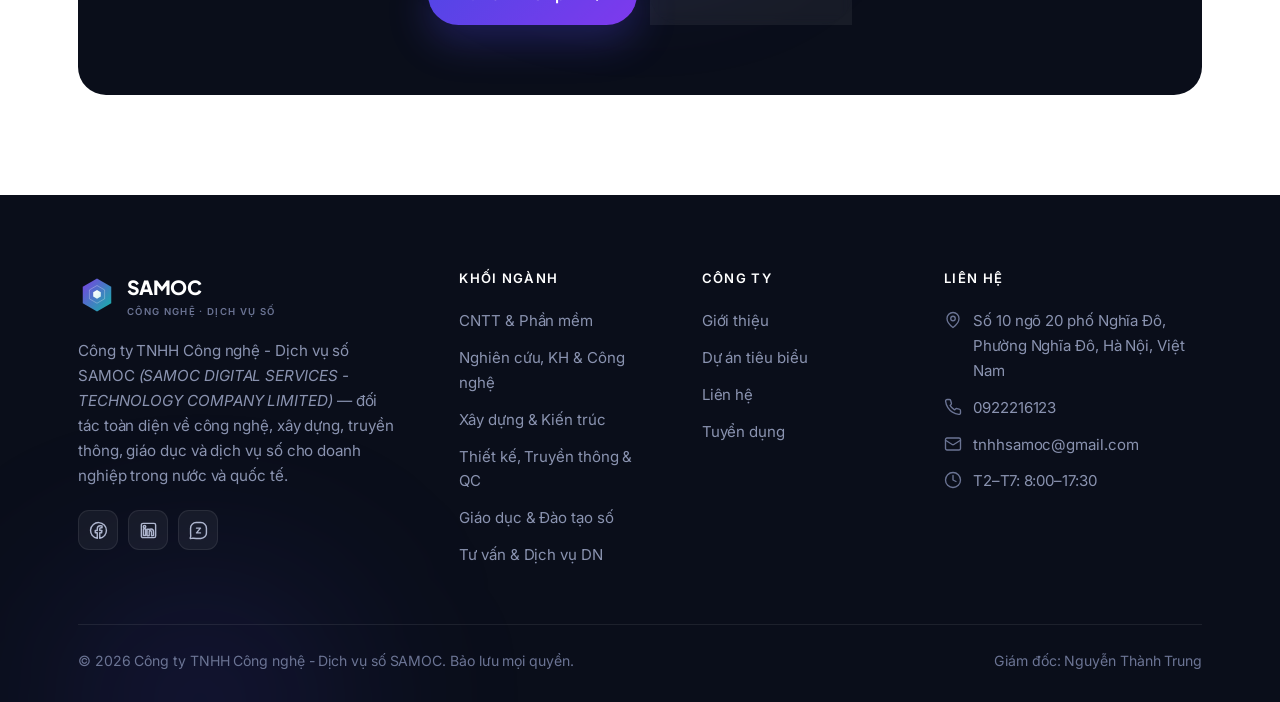
==== commit 682f60a6: "Update index.html" ====
--- a/samoc-website-main/index.html
+++ b/samoc-website-main/index.html
@@ -3,7 +3,7 @@
 <head>
   <meta charset="UTF-8" />
   <meta name="viewport" content="width=device-width, initial-scale=1.0" />
-  <title>Công ty TNHH Công nghệ - Dịch vụ số SAMOC | Phần mềm · AI · Xây dựng · Đào tạo</title>
+  <title>Công ty TNHH Công nghệ - Dịch vụ số SAMOC | Phần mềm · AI · Tối ưu hoá · Đào tạo</title>
   <meta name="description" content="Công ty TNHH Công nghệ - Dịch vụ số SAMOC: phần mềm, AI và dữ liệu, chuyển đổi số, tối ưu hóa, giáo dục số và tư vấn dịch vụ. Phục vụ khách hàng trong nước và quốc tế." />
   <link rel="icon" type="image/svg+xml" href="assets/favicon.svg" />
   <meta name="theme-color" content="#0b0f1d" />
